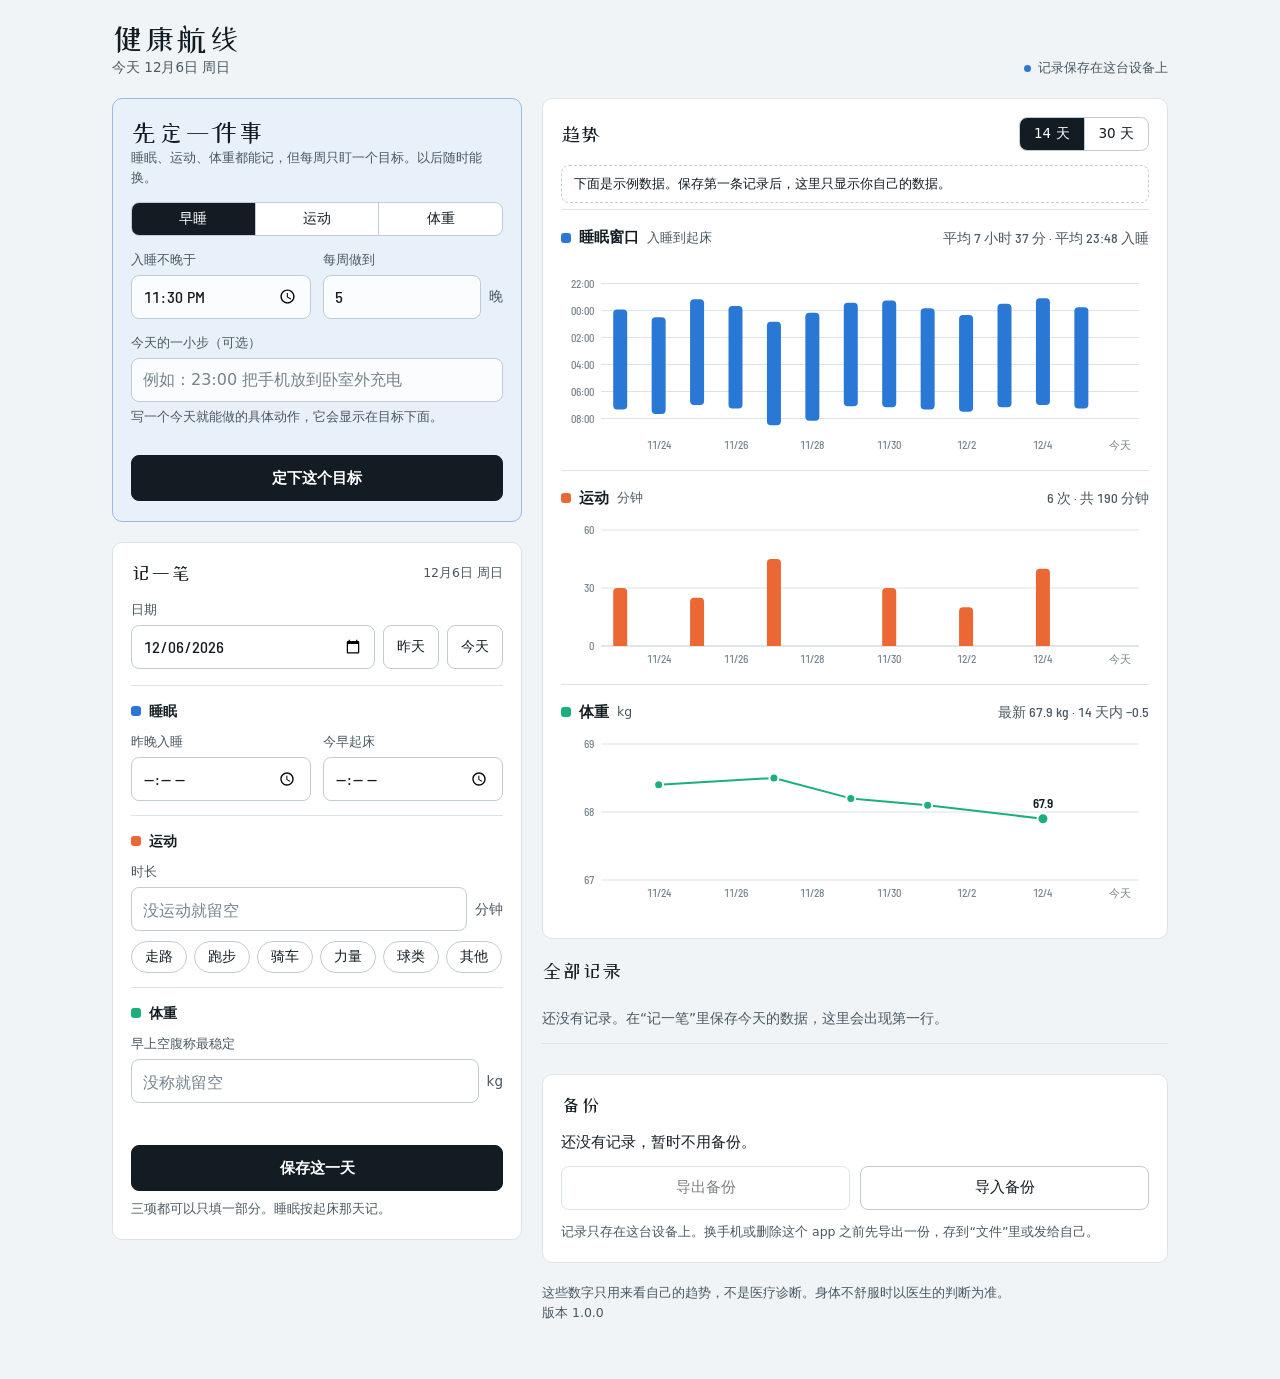
==== index.html @ df8009f1 "健康航线 1.0.0：可安装的独立版 围绕一个每周主目标记录睡眠、运动、体重；记录存本机，支持离线、导出导入备份。  Co-Authored-By: Claude Opus 5.5 <noreply@" ====
<!doctype html>
<html lang="zh-CN">
<head>
<meta charset="utf-8">
<meta name="viewport" content="width=device-width,initial-scale=1,viewport-fit=cover">
<title>健康航线</title>
<meta name="description" content="围绕一个每周主目标，记录睡眠、运动和体重。">
<meta name="theme-color" content="#F1F4F6" media="(prefers-color-scheme: light)">
<meta name="theme-color" content="#0F1417" media="(prefers-color-scheme: dark)">
<meta name="apple-mobile-web-app-capable" content="yes">
<meta name="mobile-web-app-capable" content="yes">
<meta name="apple-mobile-web-app-title" content="健康航线">
<meta name="apple-mobile-web-app-status-bar-style" content="default">
<meta name="format-detection" content="telephone=no">
<link rel="manifest" href="manifest.webmanifest">
<link rel="apple-touch-icon" href="icons/icon-180.png">
<link rel="icon" type="image/png" sizes="192x192" href="icons/icon-192.png">
<link rel="stylesheet" href="https://fonts.googleapis.com/css2?family=ZCOOL+XiaoWei&amp;family=Barlow+Semi+Condensed:wght@500;600&amp;display=swap" media="print" onload="this.media='all'">
<style>
html{-webkit-text-size-adjust:100%}
:root{color-scheme:light}
body{margin:0;padding:env(safe-area-inset-top,0px) env(safe-area-inset-right,0px) env(safe-area-inset-bottom,0px) env(safe-area-inset-left,0px);-webkit-tap-highlight-color:transparent}
img{max-width:100%}
[hidden]{display:none!important}
/* Layout: a ship's log. The one weekly goal sits top-left as a route of seven waypoints;
   the daily entry sits under it; trends and the record table run down the right (stacked on phones).
   The chosen goal lends its color to the whole page. */
:root{
  --bg:#F1F4F6; --surface:#FFFFFF; --ink:#131C22; --ink-2:#4A5861; --muted:#76838C;
  --line:#DDE3E7; --line-2:#C2CCD3; --danger:#B4302F;
  --sleep:#2a78d6; --move:#eb6834; --weight:#1baf7a;
  --font-display:"ZCOOL XiaoWei","Songti SC","STSong","Noto Serif SC",serif;
  --font-body:-apple-system,BlinkMacSystemFont,"PingFang SC","Hiragino Sans GB","Microsoft YaHei","Noto Sans SC",system-ui,sans-serif;
  --font-data:"Barlow Semi Condensed","DIN Alternate","Bahnschrift","Roboto Condensed",-apple-system,"PingFang SC","Microsoft YaHei",system-ui,sans-serif;
}
@media (prefers-color-scheme: dark){
  :root:not([data-theme="light"]){
    --bg:#0F1417; --surface:#171E22; --ink:#E8EEF1; --ink-2:#A9B6BE; --muted:#85939B;
    --line:#263038; --line-2:#3A474F; --danger:#F08A8A;
    --sleep:#3987e5; --move:#d95926; --weight:#199e70;
    color-scheme:dark;
  }
}
:root[data-theme="dark"]{
  --bg:#0F1417; --surface:#171E22; --ink:#E8EEF1; --ink-2:#A9B6BE; --muted:#85939B;
  --line:#263038; --line-2:#3A474F; --danger:#F08A8A;
  --sleep:#3987e5; --move:#d95926; --weight:#199e70;
  color-scheme:dark;
}

*,*::before,*::after{box-sizing:border-box}
body{background:var(--bg);color:var(--ink);font-family:var(--font-body);font-size:15px;line-height:1.6;-webkit-font-smoothing:antialiased}
h1,h2,h3,p,ol,ul,figure{margin:0}
ol,ul{padding:0;list-style:none}
button,input{font:inherit;color:inherit}
button{cursor:pointer}
:focus-visible{outline:2px solid var(--ink);outline-offset:2px}
.sr{position:absolute;width:1px;height:1px;overflow:hidden;clip-path:inset(50%);white-space:nowrap}

.app{--goal:var(--sleep);max-width:1120px;margin-inline:auto;padding-inline:clamp(16px,4vw,32px);padding-block:22px 56px;display:grid;gap:20px}
.app[data-goal="move"]{--goal:var(--move)}
.app[data-goal="weight"]{--goal:var(--weight)}

/* header */
.top{display:flex;flex-wrap:wrap;align-items:flex-end;justify-content:space-between;gap:6px 20px}
.top h1{font-family:var(--font-display);font-weight:400;font-size:30px;line-height:1.15;letter-spacing:.04em}
.today{color:var(--ink-2);font-size:13.5px}
.status{font-size:12.5px;color:var(--ink-2);display:flex;align-items:center;gap:7px}
.status::before{content:"";width:7px;height:7px;border-radius:50%;background:var(--muted);flex:none}
.status[data-mode="local"]::before{background:var(--goal)}

.cols{display:grid;gap:20px;grid-template-columns:minmax(0,1fr)}
.col{display:grid;grid-template-columns:minmax(0,1fr);gap:20px;min-width:0;align-content:start}
@media (min-width:940px){.cols{grid-template-columns:minmax(0,410px) minmax(0,1fr);align-items:start}}

/* shared panel */
.panel{background:var(--surface);border:1px solid var(--line);border-radius:10px;padding:18px 18px 20px}
.panel-head{display:flex;flex-wrap:wrap;align-items:center;justify-content:space-between;gap:10px;margin-bottom:14px}
.h2{font-family:var(--font-display);font-weight:400;font-size:19px;letter-spacing:.06em;line-height:1.3}
.eyebrow{font-size:12.5px;color:var(--ink-2);letter-spacing:.08em}

/* hero: the one goal */
.hero{--hero-bg:color-mix(in srgb,var(--goal) 11%,var(--surface));background:var(--hero-bg);border:1px solid color-mix(in srgb,var(--goal) 38%,var(--line));border-radius:10px;padding:18px 18px 20px}
.hero-top{display:flex;align-items:baseline;justify-content:space-between;gap:12px}
.goal-title{font-family:var(--font-display);font-weight:400;font-size:31px;line-height:1.2;letter-spacing:.02em;margin-top:6px;text-wrap:balance}
.goal-title .n{font-family:var(--font-data);font-weight:600;font-size:1.08em;letter-spacing:0}
.goal-sub{color:var(--ink-2);font-size:13.5px}
.goal-row{display:flex;flex-wrap:wrap;align-items:flex-end;gap:6px 18px;margin-top:16px}
.count{display:flex;align-items:baseline;gap:8px;font-family:var(--font-data);font-variant-numeric:tabular-nums}
.count .num{font-size:66px;font-weight:600;line-height:.86}
.count .of{font-size:19px;font-weight:500;color:var(--ink-2)}
.verdict{flex:1 1 150px;min-width:0;font-size:14px;color:var(--ink);padding-bottom:2px}
.loading{color:var(--ink-2);margin-top:10px}

.route{position:relative;display:grid;grid-template-columns:repeat(7,minmax(0,1fr));margin-top:20px}
.route::before{content:"";position:absolute;left:calc(100% / 14);right:calc(100% / 14);top:34px;height:2px;background:var(--line-2)}
.wp{position:relative;display:grid;justify-items:center;gap:6px;min-width:0}
.wp .wd{height:18px;line-height:18px;font-size:12px;color:var(--ink-2)}
.wp .dot{width:22px;height:22px;border-radius:50%;border:2px solid var(--line-2);background:var(--hero-bg)}
.wp .val{height:16px;line-height:16px;font:500 12px var(--font-data);font-variant-numeric:tabular-nums;color:var(--ink-2)}
.wp.is-met .dot{background:var(--goal);border-color:var(--goal)}
.wp.is-miss .dot{border-color:var(--goal)}
.wp.is-none .dot{transform:scale(.38);background:var(--line-2)}
.wp.is-future .dot{border-style:dashed}
.wp.is-today .wd{color:var(--ink);font-weight:600}
.legend{display:flex;flex-wrap:wrap;gap:4px 14px;margin-top:12px;font-size:12px;color:var(--ink-2)}
.legend span{display:inline-flex;align-items:center;gap:5px}
.legend i{width:10px;height:10px;border-radius:50%;border:2px solid var(--goal);flex:none}
.legend i.met{background:var(--goal)}
.legend i.none{transform:scale(.5);background:var(--line-2);border-color:var(--line-2)}

.track{position:relative;height:8px;border-radius:4px;background:color-mix(in srgb,var(--goal) 22%,var(--surface));margin-top:20px}
.track-fill{position:absolute;inset:0 auto 0 0;border-radius:4px;background:var(--goal)}
.track-mark{position:absolute;top:50%;width:16px;height:16px;border-radius:50%;background:var(--goal);border:3px solid var(--hero-bg);transform:translate(-50%,-50%)}
.track-ends{display:flex;justify-content:space-between;margin-top:8px;font:500 12.5px var(--font-data);color:var(--ink-2);font-variant-numeric:tabular-nums}

.step{margin-top:16px;padding-top:12px;border-top:1px solid color-mix(in srgb,var(--goal) 30%,var(--line));font-size:14px}
.step b{display:block;font-weight:400;font-size:12.5px;color:var(--ink-2);letter-spacing:.08em}

/* controls */
.link{background:none;border:0;padding:4px 0;font-size:13px;color:var(--ink-2);text-decoration:underline;text-underline-offset:3px;flex:none}
.link:hover{color:var(--ink)}
.link.danger{color:var(--danger)}
.btn{height:46px;padding-inline:20px;border-radius:8px;border:1px solid var(--ink);background:var(--ink);color:var(--surface);font-weight:600;font-size:15px}
.btn:disabled{opacity:.55;cursor:default}
.btn.ghost{background:transparent;color:var(--ink);border-color:var(--line-2);font-weight:400}
.field{display:grid;gap:5px;min-width:0}
.field > label,.field > .lab{font-size:12.5px;color:var(--ink-2)}
.inp{width:100%;min-width:0;height:44px;padding:0 11px;border:1px solid var(--line-2);border-radius:8px;background:var(--surface);font-size:16px;font-family:var(--font-data);font-weight:500;font-variant-numeric:tabular-nums}
.inp.text{font-family:var(--font-body);font-weight:400;font-size:16px}
.inp::placeholder{color:var(--muted);font-weight:400}
.unit{display:flex;align-items:center;gap:8px}
.unit span{flex:none;font-size:13.5px;color:var(--ink-2)}
.seg{display:inline-flex;border:1px solid var(--line-2);border-radius:8px;overflow:hidden;background:var(--surface)}
.seg button{border:0;background:transparent;padding:7px 14px;font-size:13.5px;line-height:1.3}
.seg button + button{border-left:1px solid var(--line-2)}
.seg button[aria-pressed="true"]{background:var(--ink);color:var(--surface)}
.chips{display:flex;flex-wrap:wrap;gap:7px}
.chip{position:relative}
.chip input{position:absolute;opacity:0;inset:0;margin:0;cursor:pointer}
.chip span{display:block;padding:6px 13px;border:1px solid var(--line-2);border-radius:999px;font-size:13.5px;line-height:1.3;background:var(--surface)}
.chip input:checked + span{background:var(--ink);border-color:var(--ink);color:var(--surface)}
.chip input:focus-visible + span{outline:2px solid var(--ink);outline-offset:2px}
.hint{font-size:12.5px;color:var(--ink-2)}
.msg{font-size:13px;color:var(--danger);min-height:0}

/* goal editor */
.ged{display:grid;gap:14px}
.ged h3{font-family:var(--font-display);font-weight:400;font-size:25px;line-height:1.25;letter-spacing:.03em}
.ged .seg{width:100%}
.ged .seg button{flex:1 1 0}
.pair{display:grid;grid-template-columns:repeat(2,minmax(0,1fr));gap:12px}
.ged .inp{background:color-mix(in srgb,var(--surface) 82%,transparent)}
.actions{display:flex;flex-wrap:wrap;gap:10px}
.actions .btn{flex:1 1 140px}

/* entry form */
.entry{display:grid;gap:16px}
.date-row{display:grid;grid-template-columns:minmax(0,1fr) auto auto;gap:8px;align-items:end}
.date-row .mini{height:44px;padding-inline:13px;border:1px solid var(--line-2);border-radius:8px;background:var(--surface);font-size:13.5px}
.groups{display:grid;gap:0}
.grp{display:grid;gap:10px;padding-block:14px;border-top:1px solid var(--line);order:1}
.grp.is-goal{order:0}
.grp-head{display:flex;align-items:center;gap:8px;font-size:14px;font-weight:600}
.grp-head i{width:10px;height:10px;border-radius:3px;flex:none}
.grp[data-k="sleep"] .grp-head i{background:var(--sleep)}
.grp[data-k="move"] .grp-head i{background:var(--move)}
.grp[data-k="weight"] .grp-head i{background:var(--weight)}
.tag{font-size:11.5px;font-weight:400;color:var(--ink-2);border:1px solid var(--line-2);border-radius:4px;padding:0 6px;line-height:18px}
.derived{font-size:13px;color:var(--ink-2)}
.derived:empty{display:none}
.derived strong{font:600 15px var(--font-data);color:var(--ink);font-variant-numeric:tabular-nums}
.save-row{display:grid;gap:8px;padding-top:4px}

/* trends */
.demo-note{font-size:13px;color:var(--ink);border:1px dashed var(--line-2);border-radius:8px;padding:8px 12px;margin-bottom:6px}
.charts{display:flex;flex-direction:column}
.chart{padding-block:16px;border-top:1px solid var(--line);order:1;min-width:0}
.chart.is-goal{order:0}
.chart-head{display:flex;flex-wrap:wrap;align-items:baseline;justify-content:space-between;gap:2px 12px;margin-bottom:8px}
.chart-head h3{display:flex;align-items:center;gap:8px;font-size:14.5px;font-weight:600}
.chart-head h3 i{width:10px;height:10px;border-radius:3px;flex:none}
.chart[data-k="sleep"] h3 i{background:var(--sleep)}
.chart[data-k="move"] h3 i{background:var(--move)}
.chart[data-k="weight"] h3 i{background:var(--weight)}
.chart-head h3 small{font-weight:400;font-size:12.5px;color:var(--ink-2)}
.stat{font:500 13.5px var(--font-data);color:var(--ink-2);font-variant-numeric:tabular-nums}
.plot{position:relative;min-width:0}
.plot svg{display:block;touch-action:pan-y}
.tip{position:absolute;z-index:2;pointer-events:none;transform:translate(-50%,-100%);background:var(--ink);color:var(--surface);border-radius:6px;padding:6px 10px;font-size:12.5px;line-height:1.5;white-space:nowrap;font-variant-numeric:tabular-nums}
.tip b{font-weight:600}
.grid{stroke:var(--line);stroke-width:1;fill:none}
.base{stroke:var(--line-2);stroke-width:1;fill:none}
.tick{fill:var(--muted);font:500 11px var(--font-data);font-variant-numeric:tabular-nums}
.band{fill:var(--ink);opacity:.07;display:none}
.target{stroke:var(--ink-2);stroke-width:1;stroke-dasharray:4 3;fill:none}
.tlabel{fill:var(--ink-2);font:500 11px var(--font-data);paint-order:stroke;stroke:var(--surface);stroke-width:4px;stroke-linejoin:round}
.vlabel{fill:var(--ink);font:600 13px var(--font-data);paint-order:stroke;stroke:var(--surface);stroke-width:4px;stroke-linejoin:round}
.m-sleep{fill:var(--sleep)}
.m-move{fill:var(--move)}
.m-wline{stroke:var(--weight);stroke-width:2;fill:none;stroke-linejoin:round;stroke-linecap:round}
.m-wdot{fill:var(--weight);stroke:var(--surface);stroke-width:2}
.none-text{fill:var(--muted);font:400 13px var(--font-body)}

/* records */
.records{display:grid;grid-template-columns:minmax(0,1fr);gap:10px;min-width:0}
.tablewrap{position:relative;overflow-x:auto;border-top:1px solid var(--line-2)}
table{border-collapse:collapse;width:100%;min-width:500px;font-size:13.5px;font-variant-numeric:tabular-nums}
th,td{text-align:left;padding:9px 10px 9px 0;border-bottom:1px solid var(--line);white-space:nowrap}
th{font-weight:400;font-size:12.5px;color:var(--ink-2)}
td.num{font-family:var(--font-data);font-weight:500;font-size:14.5px}
td.acts{text-align:right;padding-right:0}
td.acts .link{margin-left:12px}
.empty{padding:14px 0;color:var(--ink-2);font-size:13.5px;border-bottom:1px solid var(--line)}
.foot{font-size:12.5px;color:var(--ink-2)}
.backup{display:grid;gap:12px}
.backup .btn{height:44px;font-size:14.5px}
.confirm{display:grid;gap:10px;border:1px dashed var(--line-2);border-radius:8px;padding:12px;font-size:14px}

.toast{position:fixed;left:50%;bottom:calc(18px + env(safe-area-inset-bottom,0px));transform:translateX(-50%);z-index:5;max-width:calc(100% - 32px);background:var(--ink);color:var(--surface);padding:10px 16px;border-radius:8px;font-size:14px}
@media (max-width:420px){
  .goal-title{font-size:27px}
  .count .num{font-size:58px}
  .panel,.hero{padding-inline:15px}
}
@media (prefers-reduced-motion:no-preference){
  .wp .dot,.track-fill,.track-mark{transition:background-color .2s,border-color .2s,width .3s,left .3s}
}
</style>
</head>
<body>
<div class="app" id="app" data-goal="sleep">
  <header class="top">
    <div>
      <h1>健康航线</h1>
      <p class="today" id="todayLine"></p>
    </div>
    <p class="status" id="status" data-mode="loading">正在读取…</p>
  </header>

  <div class="cols">
    <div class="col">
      <section class="hero" aria-labelledby="heroH">
        <h2 id="heroH" class="sr">本周主目标</h2>
        <div id="heroView">
          <p class="eyebrow">本周主目标</p>
          <p class="loading">正在读取你的记录…</p>
        </div>

        <form class="ged" id="goalEditor" hidden novalidate>
          <div>
            <h3 id="gedTitle">先定一件事</h3>
            <p class="hint">睡眠、运动、体重都能记，但每周只盯一个目标。以后随时能换。</p>
          </div>
          <div class="seg" role="group" aria-label="主目标类型">
            <button type="button" id="g-type-sleep" data-type="sleep" aria-pressed="true">早睡</button>
            <button type="button" id="g-type-move" data-type="move" aria-pressed="false">运动</button>
            <button type="button" id="g-type-weight" data-type="weight" aria-pressed="false">体重</button>
          </div>

          <div class="pair" data-for="sleep">
            <div class="field"><label for="g-bed">入睡不晚于</label><input class="inp" type="time" id="g-bed" value="23:30"></div>
            <div class="field"><label for="g-nights">每周做到</label><div class="unit"><input class="inp" type="number" id="g-nights" min="1" max="7" step="1" value="5" inputmode="numeric"><span>晚</span></div></div>
          </div>
          <div class="pair" data-for="move" hidden>
            <div class="field"><label for="g-times">每周</label><div class="unit"><input class="inp" type="number" id="g-times" min="1" max="7" step="1" value="3" inputmode="numeric"><span>次</span></div></div>
            <div class="field"><label for="g-min">每次至少</label><div class="unit"><input class="inp" type="number" id="g-min" min="5" max="300" step="5" value="20" inputmode="numeric"><span>分钟</span></div></div>
          </div>
          <div class="pair" data-for="weight" hidden>
            <div class="field"><label for="g-wstart">起点</label><div class="unit"><input class="inp" type="number" id="g-wstart" min="20" max="300" step="0.1" inputmode="decimal" placeholder="68.5"><span>kg</span></div></div>
            <div class="field"><label for="g-wtarget">目标</label><div class="unit"><input class="inp" type="number" id="g-wtarget" min="20" max="300" step="0.1" inputmode="decimal" placeholder="65.0"><span>kg</span></div></div>
          </div>

          <div class="field">
            <label for="g-step">今天的一小步（可选）</label>
            <input class="inp text" type="text" id="g-step" maxlength="60" placeholder="例如：23:00 把手机放到卧室外充电">
            <p class="hint">写一个今天就能做的具体动作，它会显示在目标下面。</p>
          </div>
          <p class="msg" id="g-msg" role="alert"></p>
          <div class="actions">
            <button class="btn" type="submit" id="g-save">定下这个目标</button>
            <button class="btn ghost" type="button" id="g-cancel" hidden>取消</button>
          </div>
        </form>
      </section>

      <section class="panel" aria-labelledby="entryH">
        <div class="panel-head"><h2 class="h2" id="entryH">记一笔</h2><span class="hint" id="f-dayname"></span></div>
        <form class="entry" id="entry" novalidate>
          <div class="date-row">
            <div class="field"><label for="f-date">日期</label><input class="inp" type="date" id="f-date"></div>
            <button class="mini" type="button" id="f-yest">昨天</button>
            <button class="mini" type="button" id="f-today">今天</button>
          </div>

          <div class="groups">
            <div class="grp" data-k="sleep" role="group" aria-labelledby="gh-sleep">
              <div class="grp-head" id="gh-sleep"><i></i>睡眠<span class="tag" hidden>主目标</span></div>
              <div class="pair">
                <div class="field"><label for="f-bed" id="l-bed">昨晚入睡</label><input class="inp" type="time" id="f-bed"></div>
                <div class="field"><label for="f-wake" id="l-wake">今早起床</label><input class="inp" type="time" id="f-wake"></div>
              </div>
              <p class="derived" id="f-dur"></p>
            </div>

            <div class="grp" data-k="move" role="group" aria-labelledby="gh-move">
              <div class="grp-head" id="gh-move"><i></i>运动<span class="tag" hidden>主目标</span></div>
              <div class="field"><label for="f-exmin">时长</label><div class="unit"><input class="inp" type="number" id="f-exmin" min="0" max="600" step="5" inputmode="numeric" placeholder="没运动就留空"><span>分钟</span></div></div>
              <div class="chips" role="radiogroup" aria-label="运动类型">
                <label class="chip"><input type="radio" name="extype" id="f-t1" value="走路"><span>走路</span></label>
                <label class="chip"><input type="radio" name="extype" id="f-t2" value="跑步"><span>跑步</span></label>
                <label class="chip"><input type="radio" name="extype" id="f-t3" value="骑车"><span>骑车</span></label>
                <label class="chip"><input type="radio" name="extype" id="f-t4" value="力量"><span>力量</span></label>
                <label class="chip"><input type="radio" name="extype" id="f-t5" value="球类"><span>球类</span></label>
                <label class="chip"><input type="radio" name="extype" id="f-t6" value="其他"><span>其他</span></label>
              </div>
            </div>

            <div class="grp" data-k="weight" role="group" aria-labelledby="gh-weight">
              <div class="grp-head" id="gh-weight"><i></i>体重<span class="tag" hidden>主目标</span></div>
              <div class="field"><label for="f-weight">早上空腹称最稳定</label><div class="unit"><input class="inp" type="number" id="f-weight" min="20" max="300" step="0.1" inputmode="decimal" placeholder="没称就留空"><span>kg</span></div></div>
            </div>
          </div>

          <div class="save-row">
            <p class="msg" id="f-msg" role="alert"></p>
            <button class="btn" type="submit" id="f-save">保存这一天</button>
            <p class="hint">三项都可以只填一部分。睡眠按起床那天记。</p>
          </div>
        </form>
      </section>
    </div>

    <div class="col">
      <section class="panel" aria-labelledby="trendH">
        <div class="panel-head">
          <h2 class="h2" id="trendH">趋势</h2>
          <div class="seg" role="group" aria-label="时间范围">
            <button type="button" id="r-14" data-range="14" aria-pressed="true">14 天</button>
            <button type="button" id="r-30" data-range="30" aria-pressed="false">30 天</button>
          </div>
        </div>
        <p class="demo-note" id="demoNote" hidden>下面是示例数据。保存第一条记录后，这里只显示你自己的数据。</p>
        <div class="charts" id="charts">
          <article class="chart" data-k="sleep">
            <div class="chart-head"><h3><i></i>睡眠窗口 <small>入睡到起床</small></h3><p class="stat" id="s-sleep"></p></div>
            <div class="plot" id="c-sleep"><div class="svgwrap"></div><div class="tip" hidden></div></div>
          </article>
          <article class="chart" data-k="move">
            <div class="chart-head"><h3><i></i>运动 <small>分钟</small></h3><p class="stat" id="s-move"></p></div>
            <div class="plot" id="c-move"><div class="svgwrap"></div><div class="tip" hidden></div></div>
          </article>
          <article class="chart" data-k="weight">
            <div class="chart-head"><h3><i></i>体重 <small>kg</small></h3><p class="stat" id="s-weight"></p></div>
            <div class="plot" id="c-weight"><div class="svgwrap"></div><div class="tip" hidden></div></div>
          </article>
        </div>
      </section>

      <section class="records" aria-labelledby="recH">
        <h2 class="h2" id="recH">全部记录</h2>
        <div id="recBody"></div>
        <p><button class="link" type="button" id="moreRows" hidden>显示更早的记录</button></p>
      </section>

      <section class="panel backup" aria-labelledby="bkH">
        <h2 class="h2" id="bkH">备份</h2>
        <p id="bk-state">还没有记录，暂时不用备份。</p>
        <div class="actions">
          <button class="btn ghost" type="button" id="bk-export">导出备份</button>
          <button class="btn ghost" type="button" id="bk-import">导入备份</button>
          <input class="sr" type="file" id="bk-file" accept="application/json,.json,text/plain" tabindex="-1" aria-hidden="true">
        </div>
        <div class="confirm" id="bk-confirm" hidden>
          <p id="bk-confirm-text"></p>
          <div class="actions">
            <button class="btn" type="button" id="bk-yes">确认导入</button>
            <button class="btn ghost" type="button" id="bk-no">取消</button>
          </div>
        </div>
        <p class="hint">记录只存在这台设备上。换手机或删除这个 app 之前先导出一份，存到“文件”里或发给自己。</p>
      </section>

      <p class="foot">这些数字只用来看自己的趋势，不是医疗诊断。身体不舒服时以医生的判断为准。<br>版本 <span id="ver"></span></p>
    </div>
  </div>

  <div class="toast" id="toast" role="status" aria-live="polite" hidden></div>
</div>

<script>
(function(){
'use strict';

/* ---------- small helpers ---------- */
var $ = function(s, r){ return (r || document).querySelector(s); };
var $$ = function(s, r){ return Array.prototype.slice.call((r || document).querySelectorAll(s)); };
var pad = function(n){ return String(n).padStart(2, '0'); };
var WEEK = ['一','二','三','四','五','六','日'];
var esc = function(s){ return String(s).replace(/[&<>"']/g, function(c){ return {'&':'&amp;','<':'&lt;','>':'&gt;','"':'&quot;',"'":'&#39;'}[c]; }); };

function ymd(d){ return d.getFullYear() + '-' + pad(d.getMonth() + 1) + '-' + pad(d.getDate()); }
function parseYmd(s){ var p = s.split('-').map(Number); return new Date(p[0], p[1] - 1, p[2], 12); }
function addDays(s, n){ var d = parseYmd(s); d.setDate(d.getDate() + n); return ymd(d); }
function today(){ return ymd(new Date()); }
function wdIndex(s){ return (parseYmd(s).getDay() + 6) % 7; }
function weekStart(s){ return addDays(s, -wdIndex(s)); }
function md(s){ var d = parseYmd(s); return (d.getMonth() + 1) + '/' + d.getDate(); }
function mdCn(s){ var d = parseYmd(s); return (d.getMonth() + 1) + '月' + d.getDate() + '日'; }
function dayCn(s){ return mdCn(s) + ' 周' + WEEK[wdIndex(s)]; }
function validDate(s){ return typeof s === 'string' && /^\d{4}-\d{2}-\d{2}$/.test(s) && ymd(parseYmd(s)) === s; }

/* clock maths: a night is laid out on one line by pushing times before noon to the next day */
function toMin(t){
  if (typeof t !== 'string' || !/^\d{1,2}:\d{2}$/.test(t)) return null;
  var p = t.split(':').map(Number);
  if (p[0] > 23 || p[1] > 59) return null;
  return p[0] * 60 + p[1];
}
function norm(m){ return m < 720 ? m + 1440 : m; }
function fmtClock(m){ m = ((Math.round(m) % 1440) + 1440) % 1440; return pad(Math.floor(m / 60)) + ':' + pad(m % 60); }
function sleepOf(rec){
  var b = toMin(rec.bed), w = toMin(rec.wake);
  if (b == null || w == null) return null;
  var dur = (((w - b) % 1440) + 1440) % 1440;
  if (dur === 0) return null;
  var bn = norm(b);
  return { bed: bn, wake: bn + dur, dur: dur };
}
function fmtDur(m){ m = Math.round(m); var h = Math.floor(m / 60), r = m % 60; return h + ' 小时' + (r ? ' ' + pad(r) + ' 分' : ''); }
function fmtDurShort(m){ m = Math.round(m); return Math.floor(m / 60) + '时' + pad(m % 60) + '分'; }
function kg(v){ return (Math.round(v * 10) / 10).toFixed(1); }
function clampInt(v, lo, hi, dflt){ v = parseInt(v, 10); if (!isFinite(v)) return dflt; return Math.min(hi, Math.max(lo, v)); }
function numIn(v, lo, hi){ v = parseFloat(v); return isFinite(v) && v >= lo && v <= hi ? v : null; }

/* ---------- state ---------- */
var UNIT = { sleep: '晚', move: '次', weight: '天' };
var state = { days: {}, goal: null, ready: false, range: 14, editing: false, edType: 'sleep', formDate: today(), showAll: false, confirmDel: null, busy: false };
var store = { mode: 'loading' };
var formDirty = false;
var LS_KEY = 'health-route.v1';

function cleanGoal(g){
  if (!g || !UNIT[g.type]) return null;
  if (g.type === 'weight' && (numIn(g.wStart, 20, 300) == null || numIn(g.wTarget, 20, 300) == null)) return null;
  return {
    type: g.type,
    bedTarget: toMin(g.bedTarget) != null ? fmtClock(toMin(g.bedTarget)) : '23:30',
    nights: clampInt(g.nights, 1, 7, 5),
    exTimes: clampInt(g.exTimes, 1, 7, 3),
    exMin: clampInt(g.exMin, 5, 300, 20),
    wStart: numIn(g.wStart, 20, 300),
    wTarget: numIn(g.wTarget, 20, 300),
    step: typeof g.step === 'string' ? g.step.slice(0, 60) : ''
  };
}
function cleanRec(v){
  if (!v || !validDate(v.date)) return null;
  var r = { date: v.date };
  if (toMin(v.bed) != null) r.bed = fmtClock(toMin(v.bed));
  if (toMin(v.wake) != null) r.wake = fmtClock(toMin(v.wake));
  var ex = parseInt(v.exMin, 10);
  if (isFinite(ex) && ex > 0 && ex <= 600){ r.exMin = ex; if (typeof v.exType === 'string' && v.exType) r.exType = v.exType.slice(0, 12); }
  var w = numIn(v.weight, 20, 300);
  if (w != null) r.weight = Math.round(w * 10) / 10;
  return r;
}

/* ---------- storage: the account's private store when available, this browser otherwise ---------- */
function readLocal(){
  try { var raw = window.localStorage.getItem(LS_KEY); if (!raw) return; var o = JSON.parse(raw);
    state.goal = cleanGoal(o.goal);
    var m = {}; Object.keys(o.days || {}).forEach(function(k){ var r = cleanRec(o.days[k]); if (r) m[r.date] = r; });
    state.days = m;
  } catch (e) {}
}
function writeLocal(){
  try { window.localStorage.setItem(LS_KEY, JSON.stringify({ goal: state.goal, days: state.days })); return true; }
  catch (e) { return false; }
}
function becomeReady(){
  if (state.ready) return;
  state.ready = true;
  fillForm(state.formDate);
}
function useLocal(){
  store.mode = 'local';
  readLocal();
  becomeReady();
  render();
}
function initStore(){
  useLocal();
  try { if (navigator.storage && navigator.storage.persist) navigator.storage.persist().catch(function(){}); } catch (e) {}
}
function why(e){
  return '这台设备的存储写不进去，可能是空间满了，或者浏览器开着无痕模式。';
}
function saveDay(rec){
  state.days[rec.date] = rec;
  return writeLocal() ? Promise.resolve() : Promise.reject({ code: 'local' });
}
function removeDay(date){
  delete state.days[date];
  return writeLocal() ? Promise.resolve() : Promise.reject({ code: 'local' });
}
function saveGoal(g){
  state.goal = g;
  return writeLocal() ? Promise.resolve() : Promise.reject({ code: 'local' });
}

/* ---------- goal logic ---------- */
/* true = reached, false = recorded but not reached, null = nothing recorded for the goal that day */
function met(goal, rec){
  if (!rec) return null;
  if (goal.type === 'sleep'){ var b = toMin(rec.bed); return b == null ? null : norm(b) <= norm(toMin(goal.bedTarget)); }
  if (goal.type === 'move') return rec.exMin == null ? null : rec.exMin >= goal.exMin;
  return rec.weight == null ? null : true;
}
function goalValue(goal, rec){
  if (!rec) return '';
  if (goal.type === 'sleep') return rec.bed || '';
  if (goal.type === 'move') return rec.exMin != null ? rec.exMin + '分' : '';
  return rec.weight != null ? kg(rec.weight) : '';
}
function latestWeight(){
  var ds = Object.keys(state.days).filter(function(d){ return state.days[d].weight != null; }).sort();
  return ds.length ? state.days[ds[ds.length - 1]] : null;
}

/* ---------- render: header ---------- */
function renderStatus(){
  var el = $('#status');
  el.dataset.mode = store.mode;
  el.textContent = store.mode === 'local' ? '记录保存在这台设备上' : '正在读取…';
  $('#todayLine').textContent = '今天 ' + dayCn(today());
}

/* ---------- render: the goal ---------- */
function routeHtml(g){
  var t = today(), ws = weekStart(t), html = '';
  for (var i = 0; i < 7; i++){
    var d = addDays(ws, i), rec = state.days[d], m = met(g, rec);
    var cls = d > t ? 'is-future' : m === true ? 'is-met' : m === false ? 'is-miss' : 'is-none';
    if (d === t) cls += ' is-today';
    var word = d > t ? '还没到' : m === true ? '达成' : m === false ? '未达成' : '没有记录';
    html += '<li class="wp ' + cls + '" title="' + esc(dayCn(d) + ' ' + word) + '"><span class="wd">' + (d === t ? '今天' : WEEK[i]) + '</span><span class="dot"></span><span class="val">' + esc(goalValue(g, rec)) + '</span><span class="sr">' + word + '</span></li>';
  }
  return '<ol class="route">' + html + '</ol>';
}
function renderHero(){
  var view = $('#heroView'), ed = $('#goalEditor'), app = $('#app');
  if (!state.ready){ view.hidden = false; ed.hidden = true; return; }
  var g = state.goal;
  if (!g || state.editing){
    view.hidden = true; ed.hidden = false; app.dataset.goal = state.edType;
    $('#gedTitle').textContent = g ? '调整主目标' : '先定一件事';
    $('#g-save').textContent = g ? '保存目标' : '定下这个目标';
    $('#g-cancel').hidden = !g;
    return;
  }
  view.hidden = false; ed.hidden = true; app.dataset.goal = g.type;
  var t = today(), ws = weekStart(t);
  var title, sub, body;
  var head = '<div class="hero-top"><p class="eyebrow">本周主目标 · ' + mdCn(ws) + '–' + mdCn(addDays(ws, 6)) + '</p><button class="link" type="button" id="editGoal">调整目标</button></div>';

  if (g.type === 'weight'){
    title = '体重到 <span class="n">' + kg(g.wTarget) + '</span> kg';
    sub = '起点 ' + kg(g.wStart) + ' kg';
    var lw = latestWeight(), p = 0, verdict;
    if (!lw){ verdict = '还没有体重记录，先称一次。'; }
    else {
      var span = g.wTarget - g.wStart;
      p = span === 0 ? 1 : Math.min(1, Math.max(0, (lw.weight - g.wStart) / span));
      var reached = g.wStart >= g.wTarget ? lw.weight <= g.wTarget : lw.weight >= g.wTarget;
      verdict = (reached ? '已经到目标了。' : '距目标还有 ' + kg(Math.abs(lw.weight - g.wTarget)) + ' kg。') + '最近一次是' + (lw.date === t ? '今天' : mdCn(lw.date)) + '称的。';
    }
    body = '<div class="goal-row"><div class="count"><span class="num">' + (lw ? kg(lw.weight) : '–') + '</span><span class="of">kg</span></div><p class="verdict">' + verdict + '</p></div>'
      + '<div class="track" role="img" aria-label="从起点到目标的进度 ' + Math.round(p * 100) + '%"><div class="track-fill" style="width:' + (p * 100) + '%"></div><div class="track-mark" style="left:' + (p * 100) + '%"></div></div>'
      + '<div class="track-ends"><span>起点 ' + kg(g.wStart) + '</span><span>目标 ' + kg(g.wTarget) + '</span></div>'
      + routeHtml(g)
      + '<p class="legend"><span><i class="met"></i>称了</span><span><i class="none"></i>没称</span></p>';
  } else {
    var need = g.type === 'sleep' ? g.nights : g.exTimes, unit = UNIT[g.type], done = 0, open = 0;
    for (var i = 0; i < 7; i++){
      var d = addDays(ws, i), m = met(g, state.days[d]);
      if (m === true) done++;
      if (d >= t && m == null) open++;
    }
    title = g.type === 'sleep' ? '<span class="n">' + g.bedTarget + '</span> 前入睡' : '每周运动 <span class="n">' + g.exTimes + '</span> 次';
    sub = g.type === 'sleep' ? '每周做到 ' + g.nights + ' 晚' : '每次至少 ' + g.exMin + ' 分钟';
    var left = need - done, v;
    if (left <= 0) v = '本周目标已经达成。';
    else if (left <= open) v = '还差 ' + left + ' ' + unit + '，本周还有 ' + open + ' 天可以记。';
    else v = '这周最多还能到 ' + (done + open) + ' ' + unit + '，按能做到的来。';
    body = '<div class="goal-row"><div class="count"><span class="num">' + done + '</span><span class="of">/ ' + need + ' ' + unit + '</span></div><p class="verdict">' + v + '</p></div>'
      + routeHtml(g)
      + '<p class="legend"><span><i class="met"></i>达成</span><span><i></i>记了但没达成</span><span><i class="none"></i>没有记录</span></p>';
  }
  var step = g.step ? '<p class="step"><b>今天的一小步</b>' + esc(g.step) + '</p>' : '';
  view.innerHTML = head + '<h3 class="goal-title">' + title + '</h3><p class="goal-sub">' + sub + '</p>' + body + step;
}

/* ---------- goal editor ---------- */
var STEP_HINT = { sleep: '例如：23:00 把手机放到卧室外充电', move: '例如：下班后先走 20 分钟再回家', weight: '例如：每天早上起床后称一次' };
function setEdType(type){
  state.edType = type;
  $$('#goalEditor .seg button').forEach(function(b){ b.setAttribute('aria-pressed', String(b.dataset.type === type)); });
  $$('#goalEditor [data-for]').forEach(function(el){ el.hidden = el.dataset.for !== type; });
  $('#g-step').placeholder = STEP_HINT[type];
  $('#app').dataset.goal = type;
}
function openEditor(){
  var g = state.goal;
  if (g){
    $('#g-bed').value = g.bedTarget; $('#g-nights').value = g.nights;
    $('#g-times').value = g.exTimes; $('#g-min').value = g.exMin;
    $('#g-wstart').value = g.wStart != null ? kg(g.wStart) : '';
    $('#g-wtarget').value = g.wTarget != null ? kg(g.wTarget) : '';
    $('#g-step').value = g.step || '';
  }
  if (!$('#g-wstart').value){ var lw = latestWeight(); if (lw) $('#g-wstart').value = kg(lw.weight); }
  $('#g-msg').textContent = '';
  setEdType(g ? g.type : state.edType);
  state.editing = true;
  render();
}
function submitGoal(ev){
  ev.preventDefault();
  if (state.busy) return;
  var type = state.edType, msg = $('#g-msg');
  var prev = state.goal || {};
  var g = {
    type: type,
    bedTarget: prev.bedTarget || '23:30', nights: prev.nights || 5,
    exTimes: prev.exTimes || 3, exMin: prev.exMin || 20,
    wStart: prev.wStart != null ? prev.wStart : null, wTarget: prev.wTarget != null ? prev.wTarget : null,
    step: $('#g-step').value.trim().slice(0, 60)
  };
  if (type === 'sleep'){
    if (toMin($('#g-bed').value) == null){ msg.textContent = '填一个入睡时间，比如 23:30。'; return; }
    g.bedTarget = fmtClock(toMin($('#g-bed').value)); g.nights = clampInt($('#g-nights').value, 1, 7, 5);
  } else if (type === 'move'){
    g.exTimes = clampInt($('#g-times').value, 1, 7, 3); g.exMin = clampInt($('#g-min').value, 5, 300, 20);
  } else {
    var s = numIn($('#g-wstart').value, 20, 300), tg = numIn($('#g-wtarget').value, 20, 300);
    if (s == null || tg == null){ msg.textContent = '起点和目标都要填，单位是 kg。'; return; }
    g.wStart = Math.round(s * 10) / 10; g.wTarget = Math.round(tg * 10) / 10;
  }
  msg.textContent = '';
  setBusy(true);
  saveGoal(g).then(function(){
    state.goal = cleanGoal(g); state.editing = false;
    toast('主目标已保存');
  }, function(e){ msg.textContent = '没保存上。' + why(e); }).then(function(){ setBusy(false); render(); });
}

/* ---------- entry form ---------- */
function fillForm(date){
  state.formDate = date;
  var r = state.days[date] || {};
  $('#f-date').value = date;
  $('#f-date').max = today();
  $('#f-bed').value = r.bed || '';
  $('#f-wake').value = r.wake || '';
  $('#f-exmin').value = r.exMin != null ? r.exMin : '';
  $$('#entry input[name="extype"]').forEach(function(i){ i.checked = r.exType === i.value; });
  $('#f-weight').value = r.weight != null ? kg(r.weight) : '';
  $('#f-msg').textContent = '';
  formDirty = false;
  renderFormMeta();
}
function renderFormMeta(){
  var d = state.formDate, isToday = d === today();
  $('#f-dayname').textContent = validDate(d) ? dayCn(d) : '';
  $('#l-bed').textContent = isToday ? '昨晚入睡' : '前一晚入睡';
  $('#l-wake').textContent = isToday ? '今早起床' : '当天起床';
  var s = sleepOf({ bed: $('#f-bed').value, wake: $('#f-wake').value });
  $('#f-dur').innerHTML = s ? '睡了 <strong>' + fmtDur(s.dur) + '</strong>' : '';
  $('#f-save').textContent = state.busy ? '正在保存…' : state.days[d] ? '更新这一天' : '保存这一天';
  var gt = state.goal ? state.goal.type : null;
  $$('#entry .grp').forEach(function(el){
    var on = el.dataset.k === gt;
    el.classList.toggle('is-goal', on);
    $('.tag', el).hidden = !on;
  });
}
function setBusy(b){
  state.busy = b;
  $('#f-save').disabled = b; $('#g-save').disabled = b;
}
function submitEntry(ev){
  ev.preventDefault();
  if (state.busy) return;
  var msg = $('#f-msg'), date = $('#f-date').value;
  if (!state.ready){ msg.textContent = '记录还在读取，稍等一下再保存。'; return; }
  if (!validDate(date)){ msg.textContent = '先选一个日期。'; return; }
  if (date > today()){ msg.textContent = '只能记今天和以前的日期。'; return; }
  var rec = { date: date };
  var bed = toMin($('#f-bed').value), wake = toMin($('#f-wake').value);
  if (bed != null) rec.bed = fmtClock(bed);
  if (wake != null) rec.wake = fmtClock(wake);
  if (bed != null && wake != null && bed === wake){ msg.textContent = '入睡和起床时间一样，检查一下。'; return; }
  var exRaw = $('#f-exmin').value.trim();
  if (exRaw !== ''){
    var ex = parseInt(exRaw, 10);
    if (!isFinite(ex) || ex < 0 || ex > 600){ msg.textContent = '运动时长填 0 到 600 之间的分钟数。'; return; }
    if (ex > 0){ rec.exMin = ex; var chk = $('#entry input[name="extype"]:checked'); if (chk) rec.exType = chk.value; }
  }
  var wRaw = $('#f-weight').value.trim();
  if (wRaw !== ''){
    var w = numIn(wRaw, 20, 300);
    if (w == null){ msg.textContent = '体重填 20 到 300 之间的数字，单位 kg。'; return; }
    rec.weight = Math.round(w * 10) / 10;
  }
  if (Object.keys(rec).length === 1){ msg.textContent = state.days[date] ? '三项都清空了。要去掉这一天，在下面的记录里点“删”。' : '至少填一项再保存。'; return; }
  msg.textContent = '';
  setBusy(true); renderFormMeta();
  saveDay(rec).then(function(){
    state.days[date] = rec; formDirty = false;
    toast('已保存 ' + dayCn(date));
  }, function(e){ msg.textContent = '没保存上。' + why(e); }).then(function(){ setBusy(false); render(); });
}

/* ---------- charts ---------- */
function exampleDays(){
  var bed = ['23:20','23:55','00:30','23:10','23:40','00:50','00:10','23:25','23:15','23:50','00:20','23:30','23:05','23:45'];
  var wake = ['07:10','07:20','07:40','07:00','07:15','08:30','08:10','07:05','07:10','07:20','07:30','07:10','07:00','07:15'];
  var ex = [0,30,0,25,0,45,0,0,30,0,20,0,40,0];
  var ty = ['','跑步','','走路','','骑车','','','跑步','','走路','','力量',''];
  var wt = [68.6,null,68.4,null,null,68.5,null,68.2,null,68.1,null,null,67.9,null];
  var t = today(), m = {};
  for (var i = 0; i < 14; i++){
    var d = addDays(t, i - 14), r = { date: d, bed: bed[i], wake: wake[i] };
    if (ex[i]){ r.exMin = ex[i]; r.exType = ty[i]; }
    if (wt[i] != null) r.weight = wt[i];
    m[d] = r;
  }
  return m;
}
function frame(el, H){
  var W = Math.floor(el.clientWidth);
  if (W < 120) return null;
  var m = { l: 40, r: 10, t: 12, b: 22 };
  return { W: W, H: H, m: m, pw: W - m.l - m.r, ph: H - m.t - m.b };
}
function xLabels(dates, f, step){
  var k = Math.max(1, Math.ceil(46 / step)), out = '', last = dates.length - 1, t = today();
  for (var i = last; i >= 0; i -= k){
    out += '<text class="tick" x="' + (f.m.l + step * (i + .5)) + '" y="' + (f.H - 5) + '" text-anchor="middle">' + (dates[i] === t ? '今天' : md(dates[i])) + '</text>';
  }
  return out;
}
function svgOpen(f, label){ return '<svg width="' + f.W + '" height="' + f.H + '" viewBox="0 0 ' + f.W + ' ' + f.H + '" role="img" aria-label="' + esc(label) + '">'; }
function band(f){ return '<rect class="band" x="0" y="' + f.m.t + '" width="0" height="' + f.ph + '"></rect>'; }
function noneText(f, text){ return '<text class="none-text" x="' + (f.m.l + f.pw / 2) + '" y="' + (f.m.t + f.ph / 2 + 4) + '" text-anchor="middle">' + text + '</text>'; }
function tipHead(d){ return '<b>' + esc(dayCn(d)) + '</b><br>'; }
function put(id, f, svg, tips, step){
  var el = $('#' + id);
  $('.svgwrap', el).innerHTML = svg;
  $('.tip', el).hidden = true;
  el._m = { n: tips.length, x0: f.m.l, step: step, top: f.m.t, tips: tips };
}
function topRound(x, y, w, h, r){
  r = Math.min(r, w / 2, h);
  return 'M' + x + ',' + (y + h) + 'V' + (y + r) + 'Q' + x + ',' + y + ' ' + (x + r) + ',' + y + 'H' + (x + w - r) + 'Q' + (x + w) + ',' + y + ' ' + (x + w) + ',' + (y + r) + 'V' + (y + h) + 'Z';
}

function drawSleep(dates, src, goal){
  var f = frame($('#c-sleep .svgwrap'), 196); if (!f) return;
  var step = f.pw / dates.length, bw = Math.min(14, Math.max(4, step * .56));
  var lo = 1260, hi = 1980, any = false, durs = [], beds = [];
  var items = dates.map(function(d){
    var r = src[d]; if (!r) return null;
    var s = sleepOf(r);
    if (!s){ var b = toMin(r.bed), w = toMin(r.wake); if (b != null) s = { bed: norm(b) }; else if (w != null) s = { wake: w + 1440 }; else return null; }
    else { durs.push(s.dur); }
    if (s.bed != null){ beds.push(s.bed); lo = Math.min(lo, Math.floor(s.bed / 60) * 60); hi = Math.max(hi, Math.ceil(s.bed / 60) * 60); }
    if (s.wake != null){ lo = Math.min(lo, Math.floor(s.wake / 60) * 60); hi = Math.max(hi, Math.ceil(s.wake / 60) * 60); }
    any = true; return s;
  });
  var target = goal && goal.type === 'sleep' ? norm(toMin(goal.bedTarget)) : null;
  if (target != null){ lo = Math.min(lo, Math.floor(target / 60) * 60 - 60); hi = Math.max(hi, target); }
  var y = function(v){ return f.m.t + (v - lo) / (hi - lo) * f.ph; };
  var tk = hi - lo > 840 ? 180 : 120, g = '';
  for (var v = Math.ceil(lo / tk) * tk; v <= hi; v += tk){
    g += '<line class="grid" x1="' + f.m.l + '" x2="' + (f.W - f.m.r) + '" y1="' + y(v) + '" y2="' + y(v) + '"></line><text class="tick" x="' + (f.m.l - 7) + '" y="' + (y(v) + 4) + '" text-anchor="end">' + fmtClock(v) + '</text>';
  }
  var marks = '', tips = [];
  items.forEach(function(s, i){
    var cx = f.m.l + step * (i + .5), d = dates[i];
    if (!s){ tips.push(tipHead(d) + '没有睡眠记录'); return; }
    if (s.bed != null && s.wake != null){
      marks += '<rect class="m-sleep" x="' + (cx - bw / 2) + '" y="' + y(s.bed) + '" width="' + bw + '" height="' + Math.max(2, y(s.wake) - y(s.bed)) + '" rx="' + Math.min(4, bw / 2) + '"></rect>';
      tips.push(tipHead(d) + '入睡 ' + fmtClock(s.bed) + ' · 起床 ' + fmtClock(s.wake) + '<br>睡了 ' + fmtDur(s.dur));
    } else {
      var val = s.bed != null ? s.bed : s.wake;
      marks += '<circle class="m-sleep" cx="' + cx + '" cy="' + y(val) + '" r="4"></circle>';
      tips.push(tipHead(d) + (s.bed != null ? '入睡 ' : '起床 ') + fmtClock(val));
    }
  });
  var tl = '';
  if (target != null){
    tl = '<line class="target" x1="' + f.m.l + '" x2="' + (f.W - f.m.r) + '" y1="' + y(target) + '" y2="' + y(target) + '"></line><text class="tlabel" x="' + (f.W - f.m.r) + '" y="' + (y(target) - 5) + '" text-anchor="end">目标 ' + fmtClock(target) + '</text>';
  }
  var svg = svgOpen(f, '每天从入睡到起床的时间段') + band(f) + g + (any ? marks + tl : tl + noneText(f, state.ready ? '这段时间还没有睡眠记录' : '正在读取…')) + xLabels(dates, f, step) + '</svg>';
  put('c-sleep', f, svg, tips, step);
  var avg = function(a){ return a.reduce(function(x, y){ return x + y; }, 0) / a.length; };
  $('#s-sleep').textContent = durs.length ? '平均 ' + fmtDur(avg(durs)) + ' · 平均 ' + fmtClock(avg(beds)) + ' 入睡' : beds.length ? '平均 ' + fmtClock(avg(beds)) + ' 入睡' : '';
}

function drawMove(dates, src, goal){
  var f = frame($('#c-move .svgwrap'), 150); if (!f) return;
  var step = f.pw / dates.length, bw = Math.min(14, Math.max(4, step * .56));
  var vals = dates.map(function(d){ var r = src[d]; return r && r.exMin ? r.exMin : 0; });
  var thr = goal && goal.type === 'move' ? goal.exMin : null;
  var top = Math.max(30, thr || 0, Math.max.apply(null, vals));
  var unit = top <= 180 ? 30 : 60, max = Math.ceil(top / unit) * unit;
  var y = function(v){ return f.m.t + f.ph - v / max * f.ph; };
  var g = '';
  [0, max / 2, max].forEach(function(v){
    g += '<line class="' + (v === 0 ? 'base' : 'grid') + '" x1="' + f.m.l + '" x2="' + (f.W - f.m.r) + '" y1="' + y(v) + '" y2="' + y(v) + '"></line><text class="tick" x="' + (f.m.l - 7) + '" y="' + (y(v) + 4) + '" text-anchor="end">' + v + '</text>';
  });
  var marks = '', tips = [], count = 0, sum = 0;
  vals.forEach(function(v, i){
    var cx = f.m.l + step * (i + .5), d = dates[i], r = src[d];
    if (!v){ tips.push(tipHead(d) + '没有运动记录'); return; }
    count++; sum += v;
    marks += '<path class="m-move" d="' + topRound(cx - bw / 2, y(v), bw, y(0) - y(v), 4) + '"></path>';
    tips.push(tipHead(d) + (r.exType ? esc(r.exType) + ' ' : '') + v + ' 分钟');
  });
  var tl = '';
  if (thr != null){
    tl = '<line class="target" x1="' + f.m.l + '" x2="' + (f.W - f.m.r) + '" y1="' + y(thr) + '" y2="' + y(thr) + '"></line><text class="tlabel" x="' + (f.W - f.m.r) + '" y="' + (y(thr) - 5) + '" text-anchor="end">每次至少 ' + thr + ' 分钟</text>';
  }
  var svg = svgOpen(f, '每天的运动分钟数') + band(f) + g + marks + tl + (count ? '' : noneText(f, state.ready ? '这段时间还没有运动记录' : '正在读取…')) + xLabels(dates, f, step) + '</svg>';
  put('c-move', f, svg, tips, step);
  $('#s-move').textContent = count ? count + ' 次 · 共 ' + sum + ' 分钟' : '';
}

function drawWeight(dates, src, goal){
  var f = frame($('#c-weight .svgwrap'), 170); if (!f) return;
  var step = f.pw / dates.length;
  var pts = [], tips = [];
  dates.forEach(function(d, i){
    var r = src[d];
    if (r && r.weight != null){ pts.push({ i: i, v: r.weight }); tips.push(tipHead(d) + kg(r.weight) + ' kg'); }
    else tips.push(tipHead(d) + '没有体重记录');
  });
  var target = goal && goal.type === 'weight' && goal.wTarget != null ? goal.wTarget : null;
  var all = pts.map(function(p){ return p.v; });
  if (target != null) all.push(target);
  var lo, hi;
  if (all.length){ lo = Math.floor(Math.min.apply(null, all) - .5); hi = Math.ceil(Math.max.apply(null, all) + .5); }
  else { lo = 60; hi = 64; }
  if (hi - lo < 2) hi = lo + 2;
  var tk = Math.max(1, Math.ceil((hi - lo) / 4));
  hi = lo + Math.ceil((hi - lo) / tk) * tk;
  var y = function(v){ return f.m.t + f.ph - (v - lo) / (hi - lo) * f.ph; };
  var x = function(i){ return f.m.l + step * (i + .5); };
  var g = '';
  for (var v = lo; v <= hi; v += tk){
    g += '<line class="grid" x1="' + f.m.l + '" x2="' + (f.W - f.m.r) + '" y1="' + y(v) + '" y2="' + y(v) + '"></line><text class="tick" x="' + (f.m.l - 7) + '" y="' + (y(v) + 4) + '" text-anchor="end">' + v + '</text>';
  }
  var marks = '';
  if (pts.length > 1) marks += '<path class="m-wline" d="' + pts.map(function(p, k){ return (k ? 'L' : 'M') + x(p.i) + ',' + y(p.v); }).join('') + '"></path>';
  pts.forEach(function(p, k){ marks += '<circle class="m-wdot" cx="' + x(p.i) + '" cy="' + y(p.v) + '" r="' + (k === pts.length - 1 ? 5.5 : 4.5) + '"></circle>'; });
  if (pts.length){
    var lp = pts[pts.length - 1], lx = x(lp.i), nearRight = lx > f.W - f.m.r - 22;
    var ly = y(lp.v) - 11 < f.m.t + 6 ? y(lp.v) + 21 : y(lp.v) - 11;
    marks += '<text class="vlabel" x="' + (nearRight ? f.W - f.m.r : lx) + '" y="' + ly + '" text-anchor="' + (nearRight ? 'end' : 'middle') + '">' + kg(lp.v) + '</text>';
  }
  var tl = '';
  if (target != null){
    tl = '<line class="target" x1="' + f.m.l + '" x2="' + (f.W - f.m.r) + '" y1="' + y(target) + '" y2="' + y(target) + '"></line><text class="tlabel" x="' + (f.m.l + 4) + '" y="' + (y(target) - 5) + '" text-anchor="start">目标 ' + kg(target) + '</text>';
  }
  var svg = svgOpen(f, '体重变化') + band(f) + g + tl + marks + (pts.length ? '' : noneText(f, state.ready ? '这段时间还没有体重记录' : '正在读取…')) + xLabels(dates, f, step) + '</svg>';
  put('c-weight', f, svg, tips, step);
  var stat = '';
  if (pts.length){
    stat = '最新 ' + kg(pts[pts.length - 1].v) + ' kg';
    if (pts.length > 1){ var dv = Math.round((pts[pts.length - 1].v - pts[0].v) * 10) / 10; stat += ' · ' + dates.length + ' 天内 ' + (dv > 0 ? '+' : dv < 0 ? '−' : '±') + Math.abs(dv).toFixed(1); }
  }
  $('#s-weight').textContent = stat;
}

function renderCharts(){
  var real = Object.keys(state.days).length > 0;
  var demo = state.ready && !real;
  $('#demoNote').hidden = !demo;
  var src = demo ? exampleDays() : state.days;
  var t = today(), dates = [];
  for (var i = state.range - 1; i >= 0; i--) dates.push(addDays(t, -i));
  var goal = state.editing || !state.goal ? null : state.goal;
  drawSleep(dates, src, goal); drawMove(dates, src, goal); drawWeight(dates, src, goal);
  var gt = state.goal ? state.goal.type : null;
  $$('#charts .chart').forEach(function(el){ el.classList.toggle('is-goal', el.dataset.k === gt); });
  $$('[data-range]').forEach(function(b){ b.setAttribute('aria-pressed', String(Number(b.dataset.range) === state.range)); });
}
function wireChart(el){
  var hide = function(){ var b = $('.band', el); if (b) b.style.display = 'none'; $('.tip', el).hidden = true; };
  var show = function(ev){
    var m = el._m, svg = $('svg', el); if (!m || !svg) return;
    var r = svg.getBoundingClientRect(), i = Math.floor((ev.clientX - r.left - m.x0) / m.step);
    if (i < 0 || i >= m.n){ hide(); return; }
    var b = $('.band', el); b.setAttribute('x', m.x0 + i * m.step); b.setAttribute('width', m.step); b.style.display = 'block';
    var tip = $('.tip', el); tip.innerHTML = m.tips[i]; tip.hidden = false;
    var half = tip.offsetWidth / 2, cx = m.x0 + (i + .5) * m.step;
    tip.style.left = Math.min(Math.max(cx, half), r.width - half) + 'px';
    tip.style.top = (m.top + 2) + 'px';
  };
  el.addEventListener('pointermove', show);
  el.addEventListener('pointerdown', show);
  el.addEventListener('pointerleave', hide);
}

/* ---------- records table ---------- */
function renderTable(){
  var box = $('#recBody'), rows = Object.keys(state.days).sort().reverse();
  if (!rows.length){
    box.innerHTML = '<p class="empty">' + (state.ready ? '还没有记录。在“记一笔”里保存今天的数据，这里会出现第一行。' : '正在读取…') + '</p>';
    $('#moreRows').hidden = true; return;
  }
  var shown = state.showAll ? rows : rows.slice(0, 14);
  var h = '<div class="tablewrap"><table><thead><tr><th scope="col">日期</th><th scope="col">入睡</th><th scope="col">起床</th><th scope="col">睡眠</th><th scope="col">运动</th><th scope="col">体重</th><th scope="col"><span class="sr">操作</span></th></tr></thead><tbody>';
  shown.forEach(function(d){
    var r = state.days[d], s = sleepOf(r);
    var acts = state.confirmDel === d
      ? '<button class="link danger" type="button" data-act="del" data-d="' + d + '">确认删除</button><button class="link" type="button" data-act="keep">不删</button>'
      : '<button class="link" type="button" data-act="edit" data-d="' + d + '">改</button><button class="link" type="button" data-act="ask" data-d="' + d + '">删</button>';
    h += '<tr><td>' + esc(dayCn(d)) + '</td><td class="num">' + (r.bed || '–') + '</td><td class="num">' + (r.wake || '–') + '</td><td class="num">' + (s ? fmtDurShort(s.dur) : '–') + '</td><td class="num">' + (r.exMin ? r.exMin + ' 分' + (r.exType ? ' ' + esc(r.exType) : '') : '–') + '</td><td class="num">' + (r.weight != null ? kg(r.weight) : '–') + '</td><td class="acts">' + acts + '</td></tr>';
  });
  box.innerHTML = h + '</tbody></table></div>';
  var more = $('#moreRows');
  more.hidden = state.showAll || rows.length <= 14;
  more.textContent = '显示更早的 ' + (rows.length - 14) + ' 天';
}

/* ---------- toast ---------- */
var toastTimer = null;
function toast(text){
  var el = $('#toast'); el.textContent = text; el.hidden = false;
  clearTimeout(toastTimer); toastTimer = setTimeout(function(){ el.hidden = true; }, 2600);
}

/* ---------- backup ---------- */
var APP_VERSION = '1.0.0';
var BK_KEY = 'health-route.backupAt';
var pendingImport = null;
function renderBackup(){
  var at = null; try { at = window.localStorage.getItem(BK_KEY); } catch (e) {}
  var n = Object.keys(state.days).length, el = $('#bk-state');
  $('#bk-export').disabled = !n && !state.goal;
  if (!n) el.textContent = '还没有记录，暂时不用备份。';
  else if (!validDate(at)) el.textContent = '有 ' + n + ' 天记录，还没有备份过。';
  else {
    var gap = Math.round((parseYmd(today()) - parseYmd(at)) / 86400000);
    el.textContent = '有 ' + n + ' 天记录。上次备份是' + (gap === 0 ? '今天' : mdCn(at)) + (gap >= 14 ? '，已经过去 ' + gap + ' 天，建议再导出一次。' : '。');
  }
}
function exportBackup(){
  var text = JSON.stringify({ app: 'health-route', format: 1, exportedAt: new Date().toISOString(), goal: state.goal, days: state.days }, null, 1);
  var name = 'health-route-backup-' + today() + '.json';
  var mark = function(){ try { window.localStorage.setItem(BK_KEY, today()); } catch (e) {} renderBackup(); };
  var viaLink = function(){
    var url = URL.createObjectURL(new Blob([text], { type: 'application/json' }));
    var a = document.createElement('a'); a.href = url; a.download = name;
    document.body.appendChild(a); a.click(); a.remove();
    setTimeout(function(){ URL.revokeObjectURL(url); }, 5000);
    mark(); toast('备份文件已生成：' + name);
  };
  try {
    var file = new File([text], name, { type: 'application/json' });
    if (navigator.canShare && navigator.canShare({ files: [file] })){
      navigator.share({ files: [file], title: '健康航线备份' }).then(function(){ mark(); toast('备份已导出'); }, function(e){ if (!e || e.name !== 'AbortError') viaLink(); });
      return;
    }
  } catch (e) {}
  viaLink();
}
function readBackup(file){
  var fr = new FileReader();
  fr.onerror = function(){ toast('这个文件读不出来。'); };
  fr.onload = function(){
    var o = null; try { o = JSON.parse(String(fr.result)); } catch (e) {}
    if (!o || typeof o !== 'object' || !o.days || typeof o.days !== 'object'){ toast('这不是健康航线的备份文件。'); return; }
    var days = {}, n = 0;
    Object.keys(o.days).forEach(function(k){ var r = cleanRec(o.days[k]); if (r && Object.keys(r).length > 1){ days[r.date] = r; n++; } });
    var goal = cleanGoal(o.goal);
    if (!n && !goal){ toast('备份里没有可用的记录。'); return; }
    pendingImport = { days: days, goal: goal };
    $('#bk-confirm-text').textContent = '备份里有 ' + n + ' 天记录' + (goal ? '和一个主目标' : '') + '。导入后会和现有记录合并，同一天以备份为准' + (goal && state.goal ? '，主目标保持现在的不变。' : '。');
    $('#bk-confirm').hidden = false;
  };
  fr.readAsText(file);
}
function applyImport(){
  if (!pendingImport) return;
  var p = pendingImport; pendingImport = null; $('#bk-confirm').hidden = true;
  Object.keys(p.days).forEach(function(d){ state.days[d] = p.days[d]; });
  if (p.goal && !state.goal) state.goal = p.goal;
  if (!writeLocal()){ toast('没导入成功。' + why()); return; }
  if (!formDirty) fillForm(state.formDate);
  render(); toast('已导入 ' + Object.keys(p.days).length + ' 天记录');
}

function render(){ renderStatus(); renderHero(); renderFormMeta(); renderCharts(); renderTable(); renderBackup(); }

/* ---------- events ---------- */
$('#goalEditor').addEventListener('submit', submitGoal);
$$('#goalEditor .seg button').forEach(function(b){ b.addEventListener('click', function(){ setEdType(b.dataset.type); }); });
$('#g-cancel').addEventListener('click', function(){ state.editing = false; render(); });
$('#heroView').addEventListener('click', function(ev){ if (ev.target.id === 'editGoal') openEditor(); });

$('#entry').addEventListener('submit', submitEntry);
$('#entry').addEventListener('input', function(ev){ if (ev.target.id !== 'f-date'){ formDirty = true; renderFormMeta(); } });
$('#f-date').addEventListener('change', function(){ var v = $('#f-date').value; if (validDate(v)) fillForm(v); });
$('#f-yest').addEventListener('click', function(){ fillForm(addDays(today(), -1)); });
$('#f-today').addEventListener('click', function(){ fillForm(today()); });

$$('[data-range]').forEach(function(b){ b.addEventListener('click', function(){ state.range = Number(b.dataset.range); renderCharts(); }); });
['c-sleep', 'c-move', 'c-weight'].forEach(function(id){ wireChart($('#' + id)); });

$('#recBody').addEventListener('click', function(ev){
  var b = ev.target.closest('button[data-act]'); if (!b) return;
  var act = b.dataset.act, d = b.dataset.d;
  if (act === 'edit'){ fillForm(d); $('#entryH').scrollIntoView({ block: 'start', behavior: 'auto' }); $('#f-bed').focus({ preventScroll: true }); }
  else if (act === 'ask'){ state.confirmDel = d; renderTable(); }
  else if (act === 'keep'){ state.confirmDel = null; renderTable(); }
  else if (act === 'del' && !state.busy){
    setBusy(true);
    removeDay(d).then(function(){
      delete state.days[d]; state.confirmDel = null;
      if (state.formDate === d) fillForm(d);
      toast('已删除 ' + dayCn(d));
    }, function(e){ toast('没删掉。' + why(e)); }).then(function(){ setBusy(false); render(); });
  }
});
$('#moreRows').addEventListener('click', function(){ state.showAll = true; renderTable(); });

var rz = null;
if (window.ResizeObserver){
  new ResizeObserver(function(){ clearTimeout(rz); rz = setTimeout(renderCharts, 80); }).observe($('#charts'));
} else {
  window.addEventListener('resize', function(){ clearTimeout(rz); rz = setTimeout(renderCharts, 120); });
}

$('#bk-export').addEventListener('click', exportBackup);
$('#bk-import').addEventListener('click', function(){ $('#bk-file').click(); });
$('#bk-file').addEventListener('change', function(){ var f = this.files && this.files[0]; this.value = ''; if (f) readBackup(f); });
$('#bk-yes').addEventListener('click', applyImport);
$('#bk-no').addEventListener('click', function(){ pendingImport = null; $('#bk-confirm').hidden = true; });

/* an installed app can stay open across midnight: catch up when it comes back to the front */
var lastToday = today();
document.addEventListener('visibilitychange', function(){
  if (document.hidden || today() === lastToday) return;
  lastToday = today();
  if (!formDirty) fillForm(lastToday);
  render();
});

if ('serviceWorker' in navigator && location.protocol.indexOf('http') === 0){
  window.addEventListener('load', function(){ navigator.serviceWorker.register('sw.js').catch(function(){}); });
}

/* ---------- boot ---------- */
$('#ver').textContent = APP_VERSION;
$('#f-date').value = state.formDate;
$('#f-date').max = today();
render();
initStore();
})();
</script>

</body>
</html>
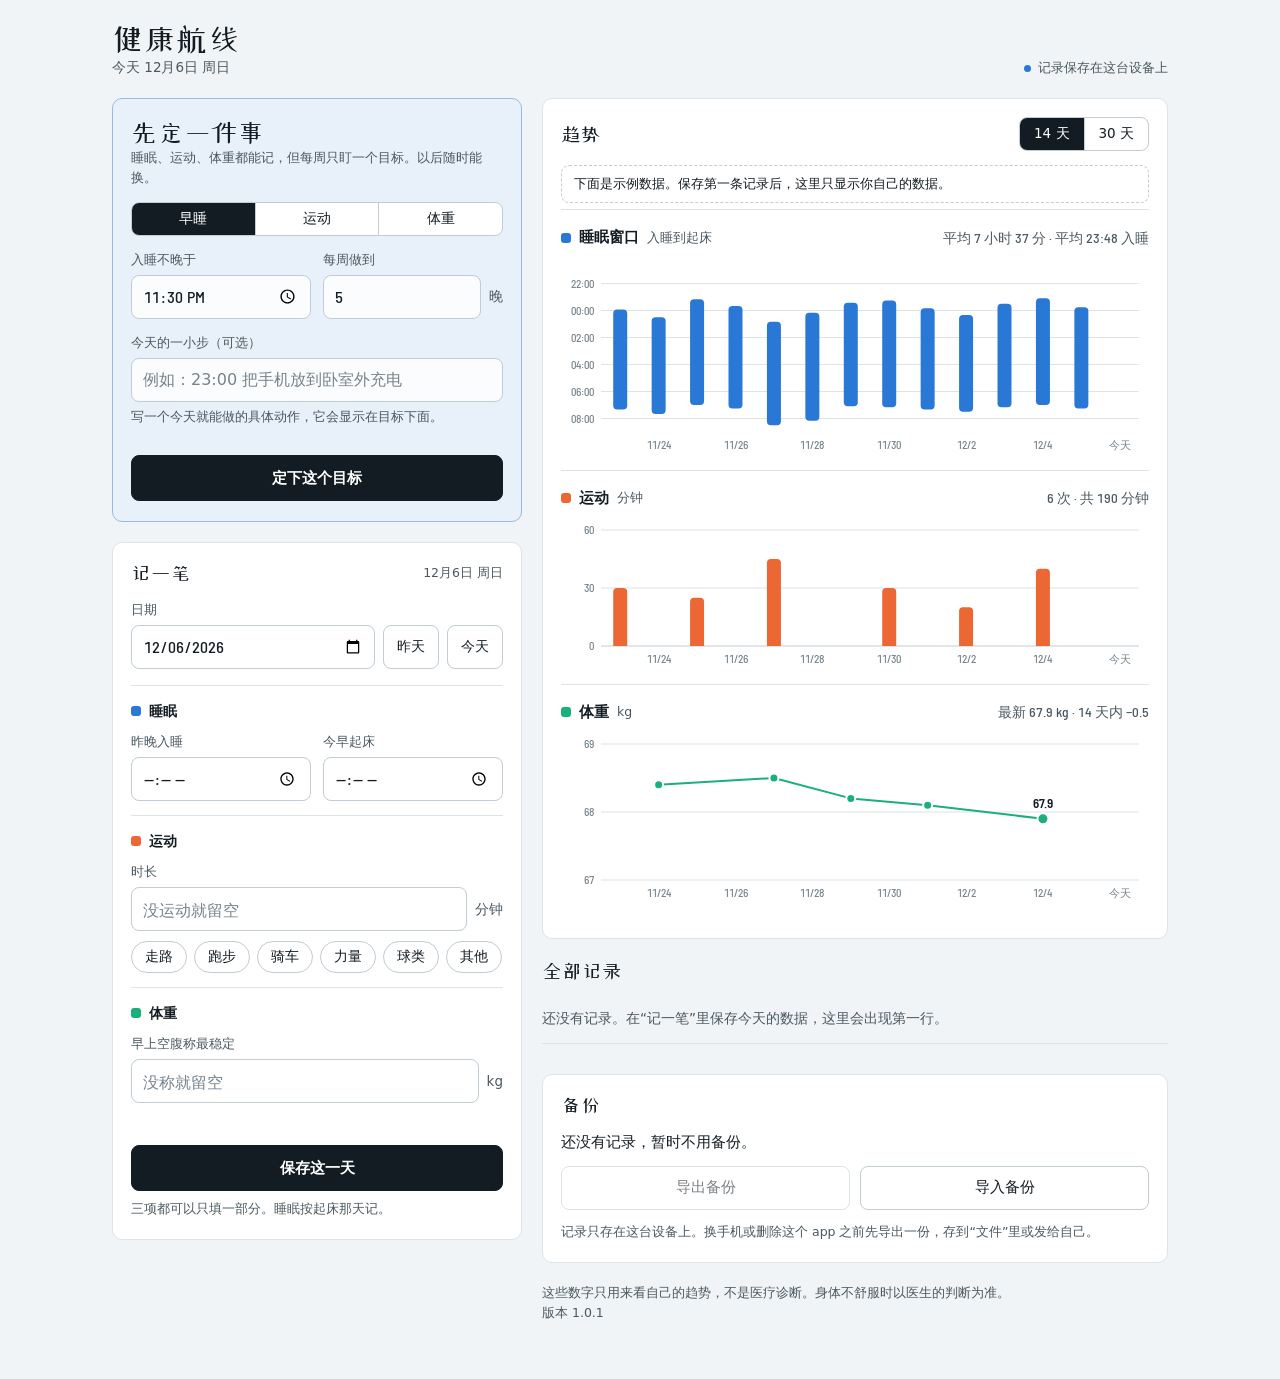
==== commit 31807e2f: "新增理财航线 1.0.0（money/）；图表点按后详情不再立刻消失 理财航线：每月存下一个数为主目标，先存后花，固定支出预留，分类上限，花钱速度，按月结果，备份。 健康航线、学习航线升到 1.0.1" ====
--- a/index.html
+++ b/index.html
@@ -13,8 +13,8 @@
 <meta name="apple-mobile-web-app-status-bar-style" content="default">
 <meta name="format-detection" content="telephone=no">
 <link rel="manifest" href="manifest.webmanifest">
-<link rel="apple-touch-icon" href="icons/icon-180.png">
-<link rel="icon" type="image/png" sizes="192x192" href="icons/icon-192.png">
+<link rel="apple-touch-icon" href="icon-180.png">
+<link rel="icon" type="image/png" sizes="192x192" href="icon-192.png">
 <link rel="stylesheet" href="https://fonts.googleapis.com/css2?family=ZCOOL+XiaoWei&amp;family=Barlow+Semi+Condensed:wght@500;600&amp;display=swap" media="print" onload="this.media='all'">
 <style>
 html{-webkit-text-size-adjust:100%}
@@ -911,7 +911,9 @@
   };
   el.addEventListener('pointermove', show);
   el.addEventListener('pointerdown', show);
-  el.addEventListener('pointerleave', hide);
+  /* a finger lifting off also fires pointerleave: keep the detail up after a tap, close it on a tap elsewhere */
+  el.addEventListener('pointerleave', function(ev){ if (ev.pointerType === 'mouse') hide(); });
+  document.addEventListener('pointerdown', function(ev){ if (!el.contains(ev.target)) hide(); });
 }
 
 /* ---------- records table ---------- */
@@ -944,7 +946,7 @@
 }
 
 /* ---------- backup ---------- */
-var APP_VERSION = '1.0.0';
+var APP_VERSION = '1.0.1';
 var BK_KEY = 'health-route.backupAt';
 var pendingImport = null;
 function renderBackup(){
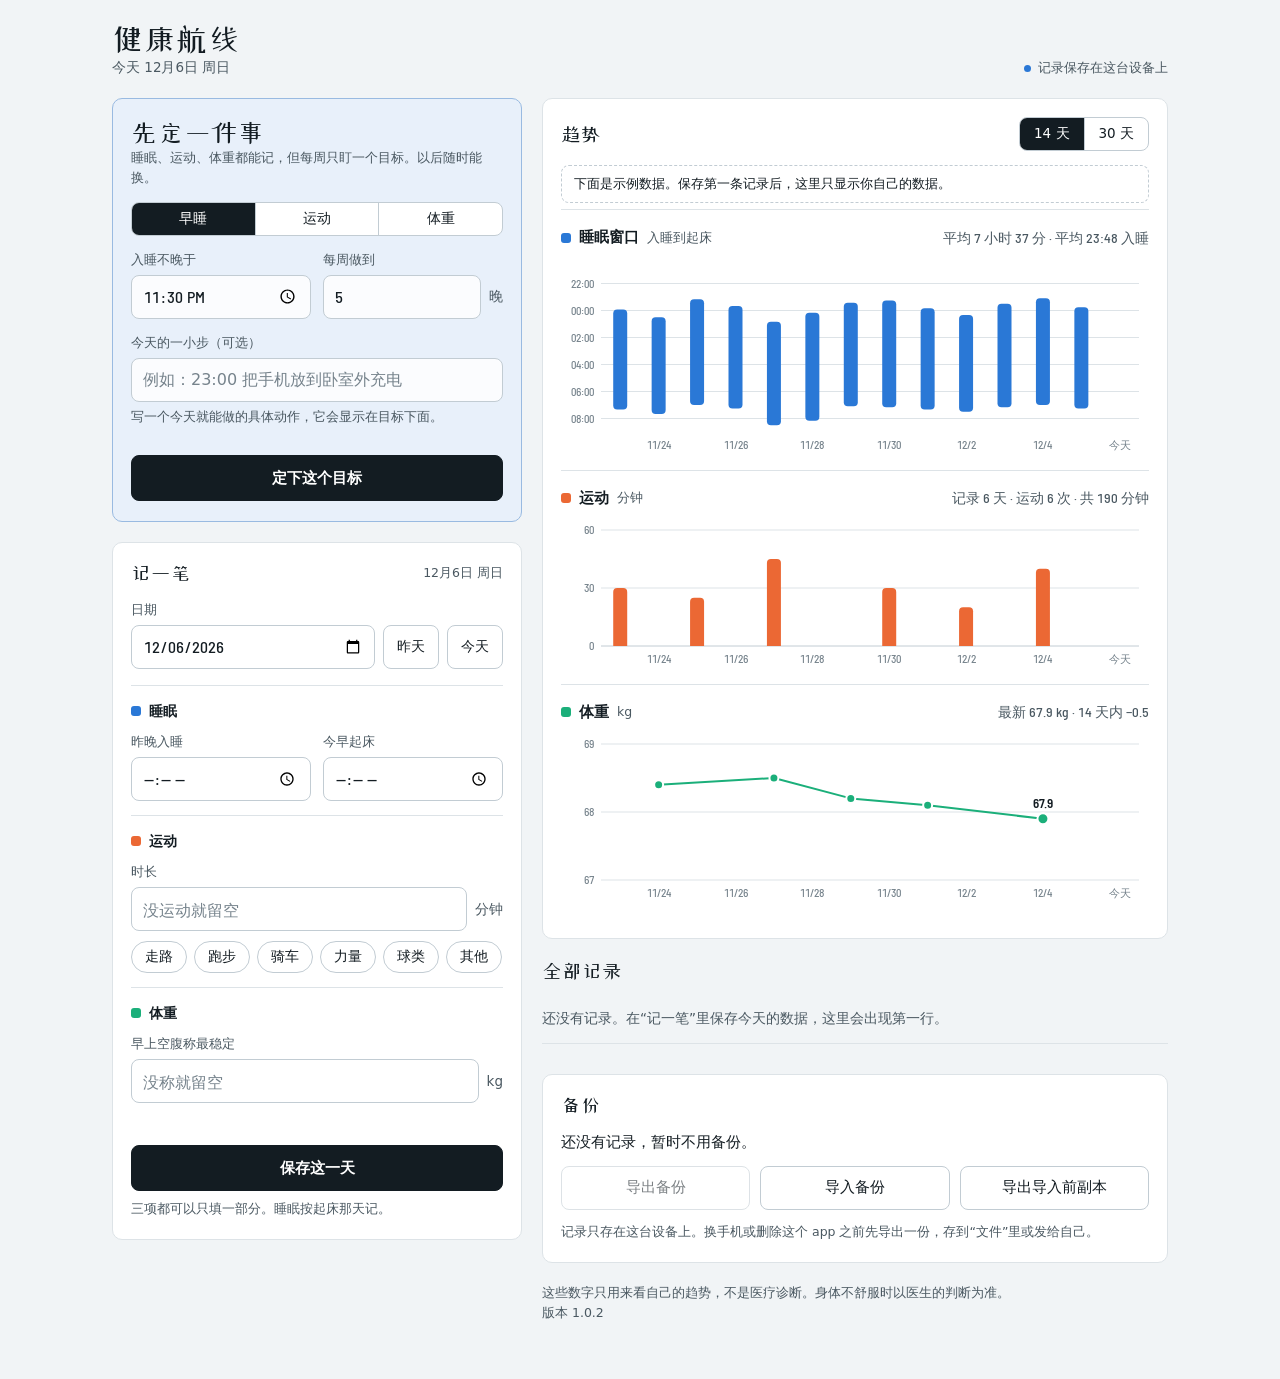
==== commit 3ec2f348: "Fix local save retries, backup recovery, historical categories and offline fallback Release health 1" ====
--- a/index.html
+++ b/index.html
@@ -369,6 +369,7 @@
         <div class="actions">
           <button class="btn ghost" type="button" id="bk-export">导出备份</button>
           <button class="btn ghost" type="button" id="bk-import">导入备份</button>
+          <button class="btn ghost" type="button" id="bk-previous">导出导入前副本</button>
           <input class="sr" type="file" id="bk-file" accept="application/json,.json,text/plain" tabindex="-1" aria-hidden="true">
         </div>
         <div class="confirm" id="bk-confirm" hidden>
@@ -439,9 +440,11 @@
 var store = { mode: 'loading' };
 var formDirty = false;
 var LS_KEY = 'health-route.v1';
+var readFailure = false, unreadableRaw = null;
+var committed = JSON.stringify({ goal: null, days: {} });
 
 function cleanGoal(g){
-  if (!g || !UNIT[g.type]) return null;
+  if (!g || !Object.prototype.hasOwnProperty.call(UNIT, g.type)) return null;
   if (g.type === 'weight' && (numIn(g.wStart, 20, 300) == null || numIn(g.wTarget, 20, 300) == null)) return null;
   return {
     type: g.type,
@@ -460,23 +463,33 @@
   if (toMin(v.bed) != null) r.bed = fmtClock(toMin(v.bed));
   if (toMin(v.wake) != null) r.wake = fmtClock(toMin(v.wake));
   var ex = parseInt(v.exMin, 10);
-  if (isFinite(ex) && ex > 0 && ex <= 600){ r.exMin = ex; if (typeof v.exType === 'string' && v.exType) r.exType = v.exType.slice(0, 12); }
+  if (isFinite(ex) && ex >= 0 && ex <= 600){ r.exMin = ex; if (typeof v.exType === 'string' && v.exType) r.exType = v.exType.slice(0, 12); }
   var w = numIn(v.weight, 20, 300);
   if (w != null) r.weight = Math.round(w * 10) / 10;
   return r;
 }
 
-/* ---------- storage: the account's private store when available, this browser otherwise ---------- */
+/* ---------- storage: this device only; failed writes restore the last saved state ---------- */
 function readLocal(){
-  try { var raw = window.localStorage.getItem(LS_KEY); if (!raw) return; var o = JSON.parse(raw);
+  try {
+    var raw = window.localStorage.getItem(LS_KEY); unreadableRaw = raw;
+    if (!raw) return;
+    var o = JSON.parse(raw);
+    if (!isObj(o) || !isObj(o.days)) throw new Error('invalid local data');
     state.goal = cleanGoal(o.goal);
-    var m = {}; Object.keys(o.days || {}).forEach(function(k){ var r = cleanRec(o.days[k]); if (r) m[r.date] = r; });
+    var m = {}; Object.keys(o.days).forEach(function(k){ var r = cleanRec(o.days[k]); if (r) m[r.date] = r; });
     state.days = m;
-  } catch (e) {}
+    committed = JSON.stringify({ goal: state.goal, days: state.days });
+  } catch (e){ readFailure = true; }
 }
 function writeLocal(){
-  try { window.localStorage.setItem(LS_KEY, JSON.stringify({ goal: state.goal, days: state.days })); return true; }
-  catch (e) { return false; }
+  try {
+    if (readFailure) throw new Error('read failed');
+    var next = JSON.stringify({ goal: state.goal, days: state.days });
+    window.localStorage.setItem(LS_KEY, next); committed = next; return true;
+  } catch (e){
+    var old = JSON.parse(committed); state.goal = old.goal; state.days = old.days; return false;
+  }
 }
 function becomeReady(){
   if (state.ready) return;
@@ -494,6 +507,7 @@
   try { if (navigator.storage && navigator.storage.persist) navigator.storage.persist().catch(function(){}); } catch (e) {}
 }
 function why(e){
+  if (readFailure) return '本机数据读取失败，已暂停写入以保护原数据。请导出原始数据后联系维护。';
   return '这台设备的存储写不进去，可能是空间满了，或者浏览器开着无痕模式。';
 }
 function saveDay(rec){
@@ -534,6 +548,7 @@
   el.dataset.mode = store.mode;
   el.textContent = store.mode === 'local' ? '记录保存在这台设备上' : '正在读取…';
   $('#todayLine').textContent = '今天 ' + dayCn(today());
+  if (readFailure){ el.dataset.mode = 'error'; el.textContent = '本机数据读取异常，已暂停写入；请查看下方备份。'; }
 }
 
 /* ---------- render: the goal ---------- */
@@ -703,9 +718,9 @@
   if (bed != null && wake != null && bed === wake){ msg.textContent = '入睡和起床时间一样，检查一下。'; return; }
   var exRaw = $('#f-exmin').value.trim();
   if (exRaw !== ''){
-    var ex = parseInt(exRaw, 10);
-    if (!isFinite(ex) || ex < 0 || ex > 600){ msg.textContent = '运动时长填 0 到 600 之间的分钟数。'; return; }
-    if (ex > 0){ rec.exMin = ex; var chk = $('#entry input[name="extype"]:checked'); if (chk) rec.exType = chk.value; }
+    var ex = Number(exRaw);
+    if (!Number.isInteger(ex) || ex < 0 || ex > 600){ msg.textContent = '运动时长填 0 到 600 之间的整数分钟数。'; return; }
+    rec.exMin = ex; var chk = $('#entry input[name="extype"]:checked'); if (ex > 0 && chk) rec.exType = chk.value;
   }
   var wRaw = $('#f-weight').value.trim();
   if (wRaw !== ''){
@@ -821,10 +836,12 @@
   [0, max / 2, max].forEach(function(v){
     g += '<line class="' + (v === 0 ? 'base' : 'grid') + '" x1="' + f.m.l + '" x2="' + (f.W - f.m.r) + '" y1="' + y(v) + '" y2="' + y(v) + '"></line><text class="tick" x="' + (f.m.l - 7) + '" y="' + (y(v) + 4) + '" text-anchor="end">' + v + '</text>';
   });
-  var marks = '', tips = [], count = 0, sum = 0;
+  var marks = '', tips = [], count = 0, recorded = 0, sum = 0;
   vals.forEach(function(v, i){
     var cx = f.m.l + step * (i + .5), d = dates[i], r = src[d];
-    if (!v){ tips.push(tipHead(d) + '没有运动记录'); return; }
+    if (!r || r.exMin == null){ tips.push(tipHead(d) + '没有运动记录'); return; }
+    recorded++;
+    if (v === 0){ tips.push(tipHead(d) + '已记录：今天没有运动（0 分钟）'); return; }
     count++; sum += v;
     marks += '<path class="m-move" d="' + topRound(cx - bw / 2, y(v), bw, y(0) - y(v), 4) + '"></path>';
     tips.push(tipHead(d) + (r.exType ? esc(r.exType) + ' ' : '') + v + ' 分钟');
@@ -833,9 +850,9 @@
   if (thr != null){
     tl = '<line class="target" x1="' + f.m.l + '" x2="' + (f.W - f.m.r) + '" y1="' + y(thr) + '" y2="' + y(thr) + '"></line><text class="tlabel" x="' + (f.W - f.m.r) + '" y="' + (y(thr) - 5) + '" text-anchor="end">每次至少 ' + thr + ' 分钟</text>';
   }
-  var svg = svgOpen(f, '每天的运动分钟数') + band(f) + g + marks + tl + (count ? '' : noneText(f, state.ready ? '这段时间还没有运动记录' : '正在读取…')) + xLabels(dates, f, step) + '</svg>';
+  var svg = svgOpen(f, '每天的运动分钟数') + band(f) + g + marks + tl + (recorded ? '' : noneText(f, state.ready ? '这段时间还没有运动记录' : '正在读取…')) + xLabels(dates, f, step) + '</svg>';
   put('c-move', f, svg, tips, step);
-  $('#s-move').textContent = count ? count + ' 次 · 共 ' + sum + ' 分钟' : '';
+  $('#s-move').textContent = recorded ? '记录 ' + recorded + ' 天 · 运动 ' + count + ' 次 · 共 ' + sum + ' 分钟' : '';
 }
 
 function drawWeight(dates, src, goal){
@@ -930,7 +947,7 @@
     var acts = state.confirmDel === d
       ? '<button class="link danger" type="button" data-act="del" data-d="' + d + '">确认删除</button><button class="link" type="button" data-act="keep">不删</button>'
       : '<button class="link" type="button" data-act="edit" data-d="' + d + '">改</button><button class="link" type="button" data-act="ask" data-d="' + d + '">删</button>';
-    h += '<tr><td>' + esc(dayCn(d)) + '</td><td class="num">' + (r.bed || '–') + '</td><td class="num">' + (r.wake || '–') + '</td><td class="num">' + (s ? fmtDurShort(s.dur) : '–') + '</td><td class="num">' + (r.exMin ? r.exMin + ' 分' + (r.exType ? ' ' + esc(r.exType) : '') : '–') + '</td><td class="num">' + (r.weight != null ? kg(r.weight) : '–') + '</td><td class="acts">' + acts + '</td></tr>';
+    h += '<tr><td>' + esc(dayCn(d)) + '</td><td class="num">' + (r.bed || '–') + '</td><td class="num">' + (r.wake || '–') + '</td><td class="num">' + (s ? fmtDurShort(s.dur) : '–') + '</td><td class="num">' + (r.exMin != null ? r.exMin + ' 分' + (r.exType ? ' ' + esc(r.exType) : '') : '–') + '</td><td class="num">' + (r.weight != null ? kg(r.weight) : '–') + '</td><td class="acts">' + acts + '</td></tr>';
   });
   box.innerHTML = h + '</tbody></table></div>';
   var more = $('#moreRows');
@@ -946,24 +963,57 @@
 }
 
 /* ---------- backup ---------- */
-var APP_VERSION = '1.0.1';
+var APP_VERSION = '1.0.2';
 var BK_KEY = 'health-route.backupAt';
 var pendingImport = null;
+
+function isObj(v){ return !!v && typeof v === 'object' && !Array.isArray(v); }
+function beforeImport(){
+  if (readFailure){ toast('本机数据读取失败，先导出原始数据并联系维护；当前数据未覆盖。'); return false; }
+  try {
+    window.localStorage.setItem(LS_KEY + '.beforeImport', JSON.stringify(backupData()));
+    return true;
+  } catch (e){ toast('无法保存导入前的副本，暂未导入。请先导出备份并检查存储空间。'); return false; }
+}
+function exportBeforeImport(){
+  var raw = null;
+  try { raw = window.localStorage.getItem(LS_KEY + '.beforeImport'); } catch (e) {}
+  if (!raw){ toast('还没有导入前的副本。'); return; }
+  exportBackup(raw);
+}
+
+function backupData(){ return { app: 'health-route', format: 1, exportedAt: new Date().toISOString(), goal: state.goal, days: state.days }; }
+function validBackup(o){
+  if (!isObj(o) || o.app !== 'health-route' || o.format !== 1 || !isObj(o.days)) return false;
+  if (o.goal != null && !cleanGoal(o.goal)) return false;
+  return Object.keys(o.days).every(function(k){
+    var r = o.days[k], clean = cleanRec(r);
+    return isObj(r) && k === r.date && clean && Object.keys(clean).length > 1
+      && (r.bed == null || toMin(r.bed) != null) && (r.wake == null || toMin(r.wake) != null)
+      && (r.exMin == null || Number.isInteger(r.exMin) && r.exMin >= 0 && r.exMin <= 600)
+      && (r.weight == null || numIn(r.weight, 20, 300) != null);
+  });
+}
+
 function renderBackup(){
   var at = null; try { at = window.localStorage.getItem(BK_KEY); } catch (e) {}
   var n = Object.keys(state.days).length, el = $('#bk-state');
   $('#bk-export').disabled = !n && !state.goal;
   if (!n) el.textContent = '还没有记录，暂时不用备份。';
-  else if (!validDate(at)) el.textContent = '有 ' + n + ' 天记录，还没有备份过。';
+  else if (!validDate(at)) el.textContent = '有 ' + n + ' 天记录，还没有导出过备份。';
   else {
     var gap = Math.round((parseYmd(today()) - parseYmd(at)) / 86400000);
-    el.textContent = '有 ' + n + ' 天记录。上次备份是' + (gap === 0 ? '今天' : mdCn(at)) + (gap >= 14 ? '，已经过去 ' + gap + ' 天，建议再导出一次。' : '。');
-  }
-}
-function exportBackup(){
-  var text = JSON.stringify({ app: 'health-route', format: 1, exportedAt: new Date().toISOString(), goal: state.goal, days: state.days }, null, 1);
-  var name = 'health-route-backup-' + today() + '.json';
-  var mark = function(){ try { window.localStorage.setItem(BK_KEY, today()); } catch (e) {} renderBackup(); };
+    el.textContent = '有 ' + n + ' 天记录。上次导出是' + (gap === 0 ? '今天' : mdCn(at)) + (gap >= 14 ? '，已经过去 ' + gap + ' 天，建议再导出一次。' : '。');
+  }
+  if (readFailure){ el.textContent = '本机数据读取异常，已暂停写入。请刷新重试，或导出原始数据后联系维护。'; $('#bk-export').disabled = unreadableRaw == null; }
+  $('#bk-export').textContent = readFailure ? '导出原始数据' : '导出备份';
+}
+function exportBackup(previous){
+  var recovering = readFailure && unreadableRaw != null && typeof previous !== 'string';
+  if (recovering) previous = unreadableRaw;
+  var text = typeof previous === 'string' ? previous : JSON.stringify(backupData(), null, 1);
+  var name = 'health-route-' + (recovering ? 'raw-recovery-' : typeof previous === 'string' ? 'before-import-' : 'backup-') + today() + '.json';
+  var mark = function(){ if (typeof previous === 'string') return; try { window.localStorage.setItem(BK_KEY, today()); } catch (e) {} renderBackup(); };
   var viaLink = function(){
     var url = URL.createObjectURL(new Blob([text], { type: 'application/json' }));
     var a = document.createElement('a'); a.href = url; a.download = name;
@@ -974,18 +1024,20 @@
   try {
     var file = new File([text], name, { type: 'application/json' });
     if (navigator.canShare && navigator.canShare({ files: [file] })){
-      navigator.share({ files: [file], title: '健康航线备份' }).then(function(){ mark(); toast('备份已导出'); }, function(e){ if (!e || e.name !== 'AbortError') viaLink(); });
+      navigator.share({ files: [file], title: '健康航线备份' }).then(function(){ mark(); toast('备份已交给系统分享，请确认保存到“文件”'); }, function(e){ if (!e || e.name !== 'AbortError') viaLink(); });
       return;
     }
   } catch (e) {}
   viaLink();
 }
 function readBackup(file){
+  pendingImport = null; $('#bk-confirm').hidden = true;
+  if (file.size > 8 * 1024 * 1024){ toast('备份超过 8 MB，请先联系维护，当前内容未改动。'); return; }
   var fr = new FileReader();
   fr.onerror = function(){ toast('这个文件读不出来。'); };
   fr.onload = function(){
     var o = null; try { o = JSON.parse(String(fr.result)); } catch (e) {}
-    if (!o || typeof o !== 'object' || !o.days || typeof o.days !== 'object'){ toast('这不是健康航线的备份文件。'); return; }
+    if (!validBackup(o)){ toast('备份格式或记录不正确，未导入；请使用健康航线导出的格式 1 文件。'); return; }
     var days = {}, n = 0;
     Object.keys(o.days).forEach(function(k){ var r = cleanRec(o.days[k]); if (r && Object.keys(r).length > 1){ days[r.date] = r; n++; } });
     var goal = cleanGoal(o.goal);
@@ -998,10 +1050,12 @@
 }
 function applyImport(){
   if (!pendingImport) return;
-  var p = pendingImport; pendingImport = null; $('#bk-confirm').hidden = true;
+  if (!beforeImport()) return;
+  var p = pendingImport;
   Object.keys(p.days).forEach(function(d){ state.days[d] = p.days[d]; });
   if (p.goal && !state.goal) state.goal = p.goal;
   if (!writeLocal()){ toast('没导入成功。' + why()); return; }
+  pendingImport = null; $('#bk-confirm').hidden = true;
   if (!formDirty) fillForm(state.formDate);
   render(); toast('已导入 ' + Object.keys(p.days).length + ' 天记录');
 }
@@ -1047,7 +1101,8 @@
   window.addEventListener('resize', function(){ clearTimeout(rz); rz = setTimeout(renderCharts, 120); });
 }
 
-$('#bk-export').addEventListener('click', exportBackup);
+$('#bk-export').addEventListener('click', function(){ exportBackup(); });
+$('#bk-previous').addEventListener('click', exportBeforeImport);
 $('#bk-import').addEventListener('click', function(){ $('#bk-file').click(); });
 $('#bk-file').addEventListener('change', function(){ var f = this.files && this.files[0]; this.value = ''; if (f) readBackup(f); });
 $('#bk-yes').addEventListener('click', applyImport);
